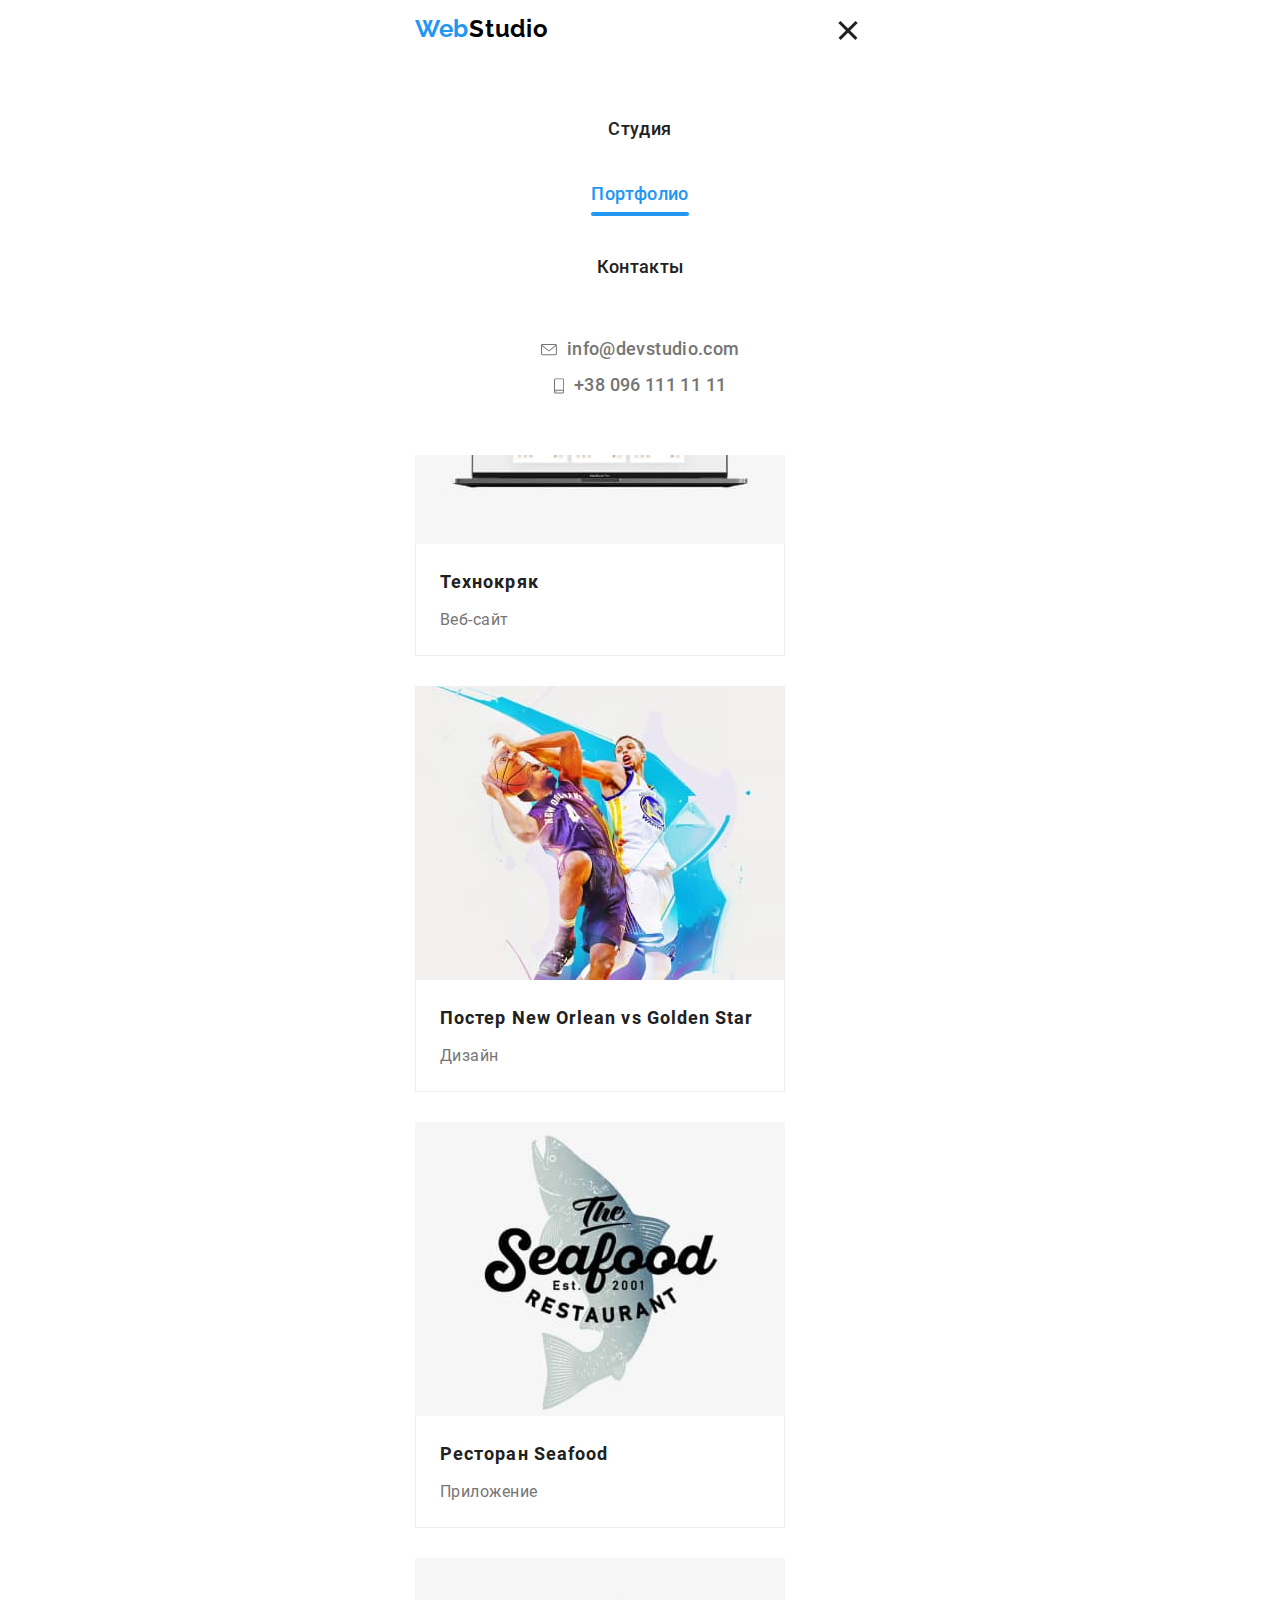
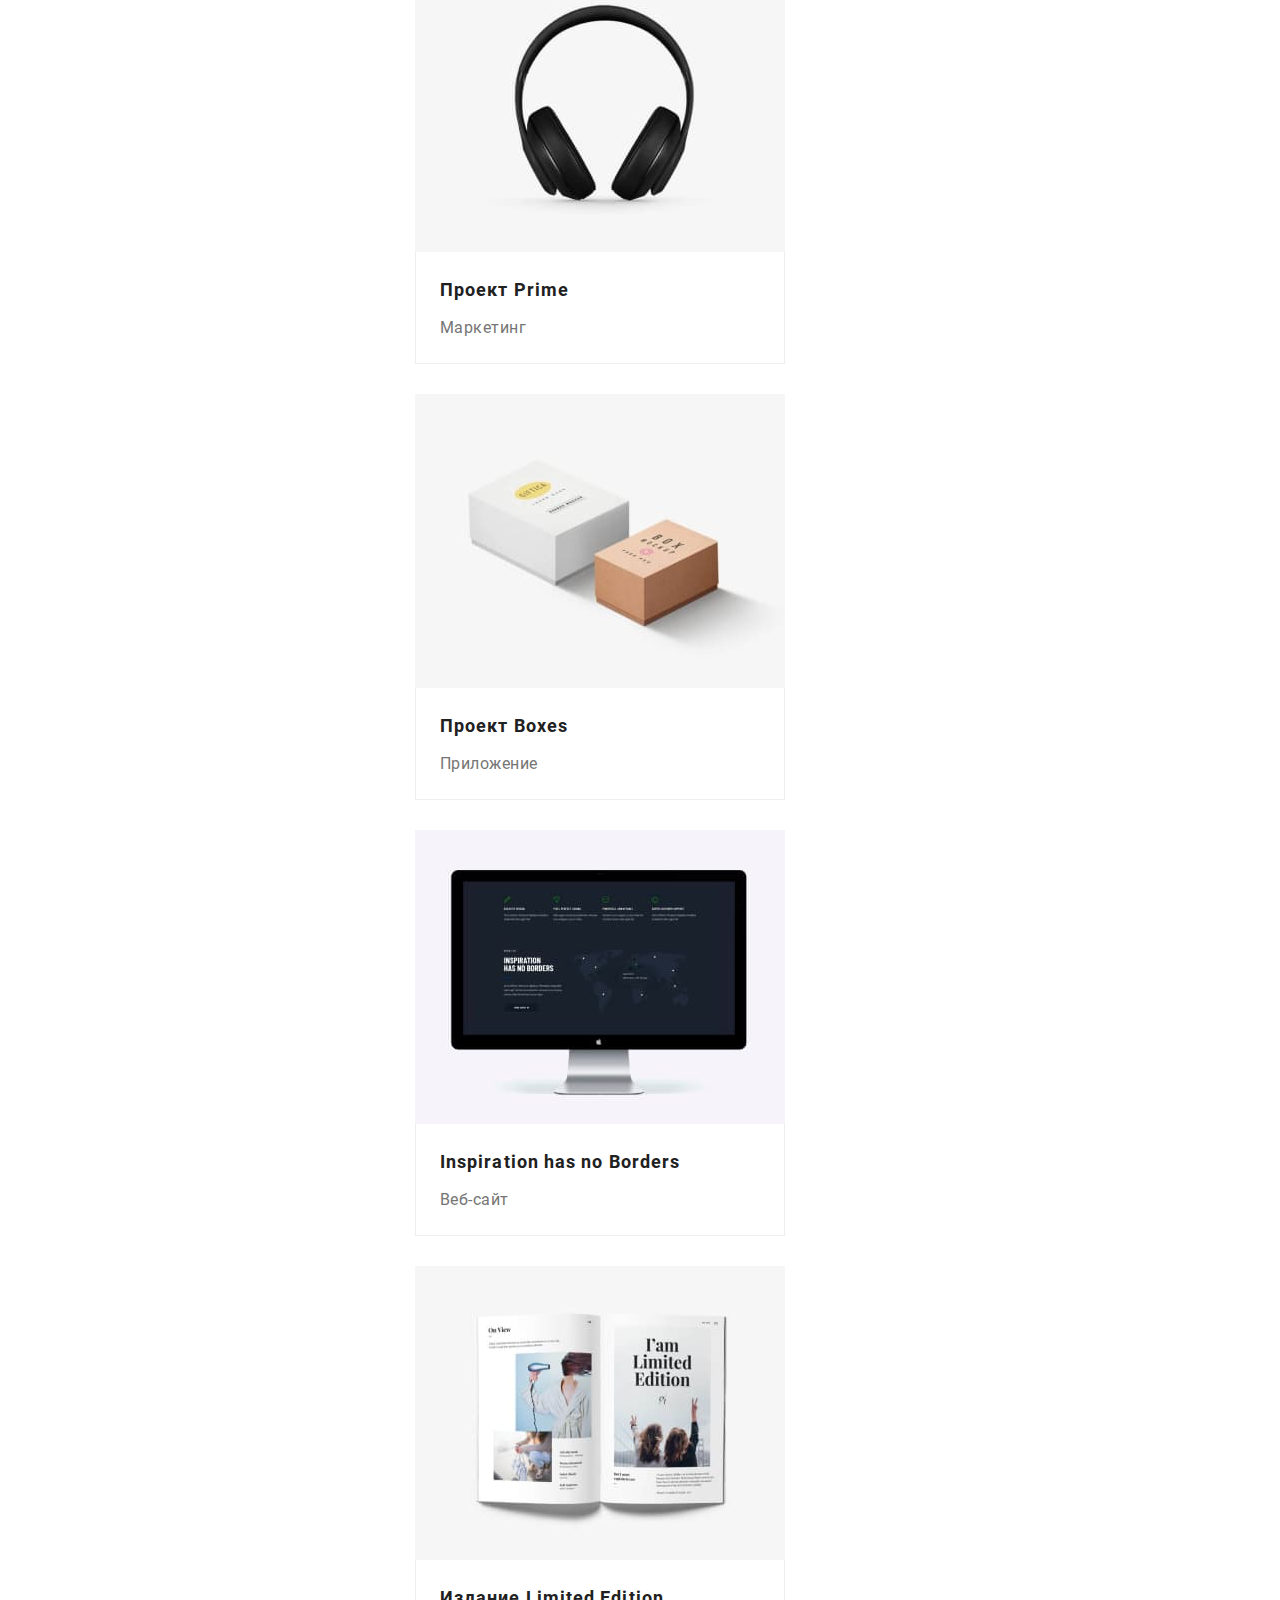
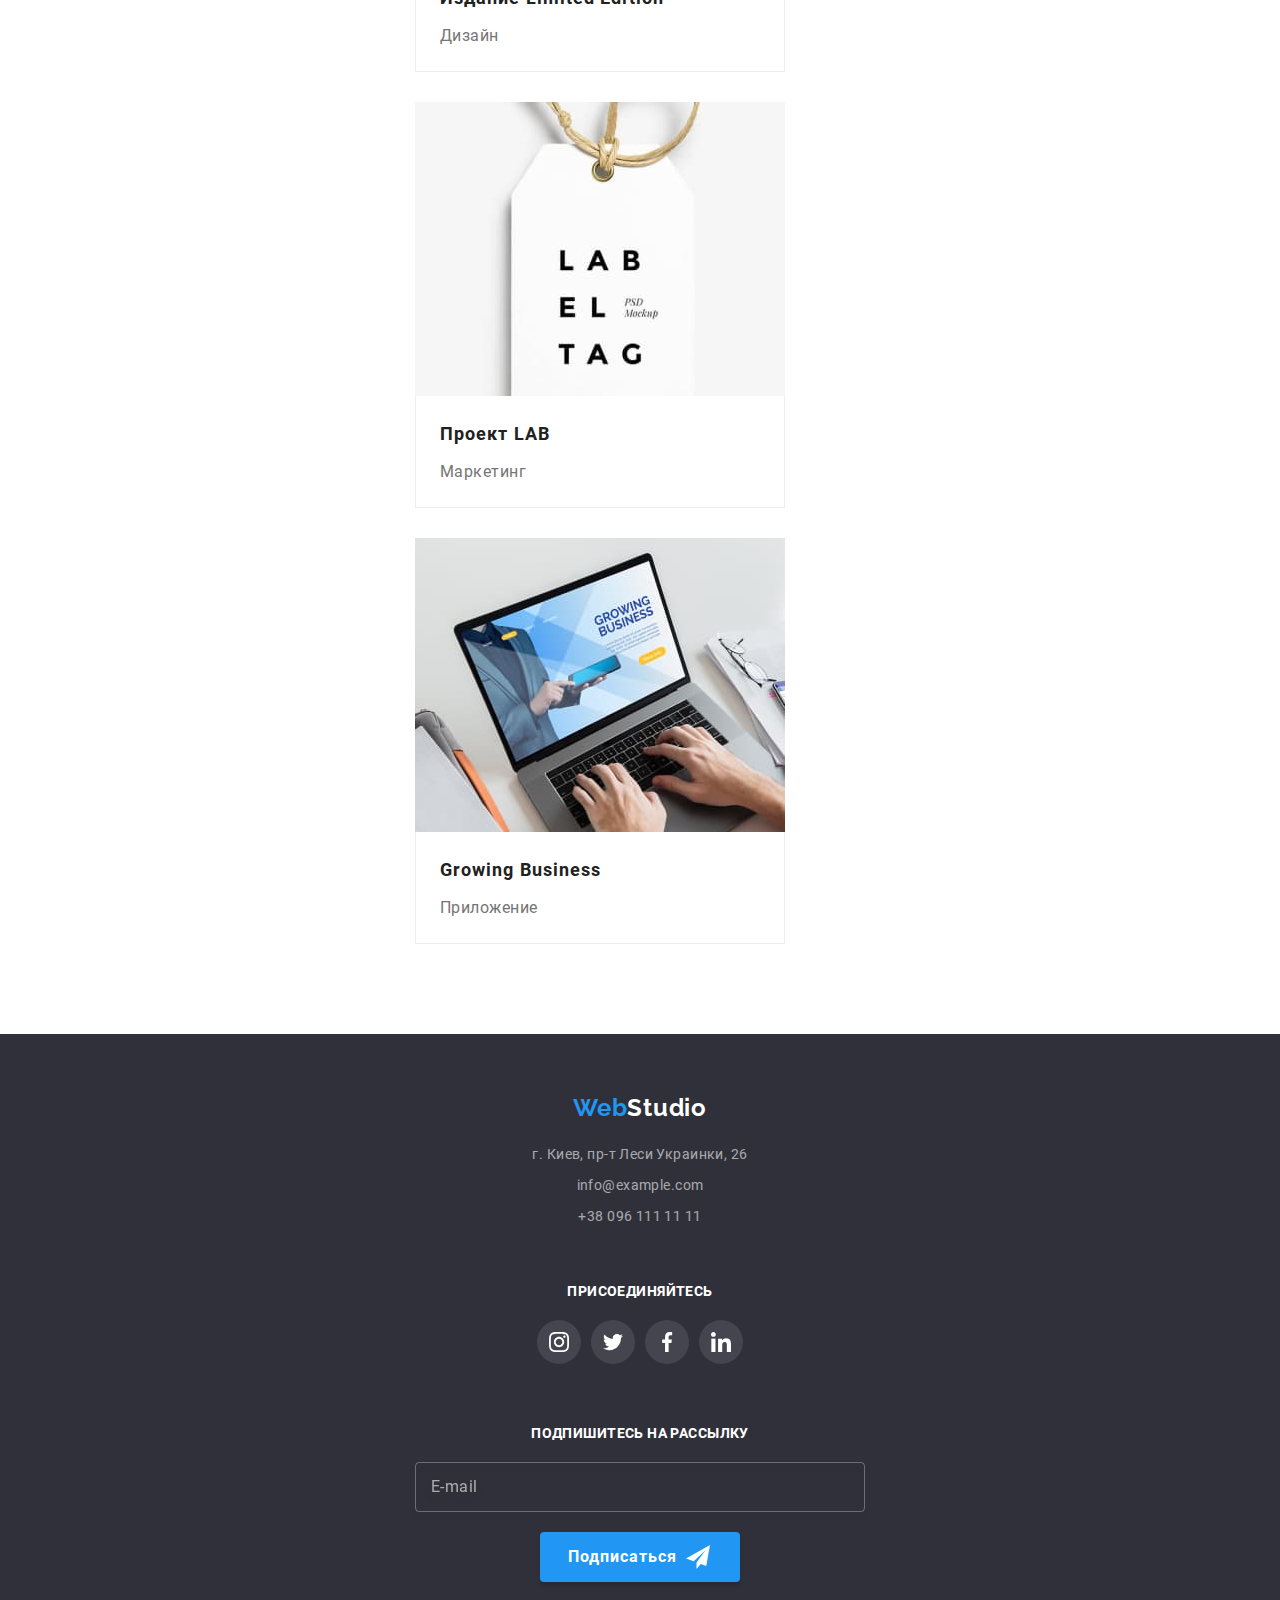
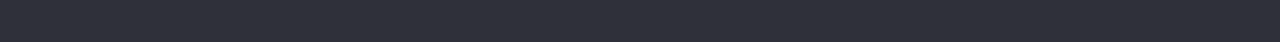
==== portfolio.html @ f5e66745 "mobile" ====
<!DOCTYPE html>
<html lang="ru">
  <head>
    <meta charset="UTF-8" />
    <meta name="viewport" content="width=device-width, initial-scale=1.0" />
    <meta http-equiv="X-UA-Compatible" content="ie=edge" />
    <title>Home work 7</title>
    <link rel="stylesheet" href="./css/portfolio.min.css" />
  </head>
  <body>
    <header class="header">
      <div class="container mobile-menu">
        <nav class="navigation">
          <a href="./" class="logo header-logo"
            >Web<span class="logo-black">Studio</span></a
          >
          <button
            type="button"
            class="menu-button is-open"
            aria-expanded="false"
            data-menu-button
          >
            <input type="checkbox" id="burger" />
            <label for="burger">
              <span class="bar"></span>
            </label>
          </button>
          <div
            class="mobile-menu-container is-open"
            id="menu-container"
            data-menu
          >
            <ul class="header-menu">
              <li class="header-menu-item">
                <a href="index.html" class="header-menu-link">Студия</a>
              </li>
              <li class="header-menu-item">
                <a href="portfolio.html" class="header-menu-link active"
                  >Портфолио</a
                >
              </li>
              <li class="header-menu-item">
                <a href="#" class="header-menu-link">Контакты</a>
              </li>
            </ul>
            <ul class="header-contact-list">
              <li class="header-contact-item">
                <a
                  href="mailto:info@devstudio.com"
                  class="contact-link header-contact-link"
                >
                  <svg width="16" height="12">
                    <use href="./images/icon/sprite.svg#mail"></use>
                  </svg>
                  info@devstudio.com
                </a>
              </li>
              <li class="header-contact-item">
                <a
                  href="tel:+380961111111"
                  class="contact-link header-contact-link"
                >
                  <svg width="10" height="16">
                    <use href="./images/icon/sprite.svg#phone"></use>
                  </svg>
                  +38 096 111 11 11
                </a>
              </li>
            </ul>
          </div>
        </nav>
      </div>
      <!-- <div class="container header-container">
        <nav class="flexbox align-items-center navigation">
          <a href="./" class="logo header-logo">
            Web<span class="logo-black">Studio</span>
          </a>
          <ul class="list flexbox header-menu">
            <li class="header-menu-item">
              <a href="index.html" class="header-menu-link active">Студия</a>
            </li>
            <li class="header-menu-item">
              <a href="portfolio.html" class="header-menu-link">Портфолио</a>
            </li>
            <li class="header-menu-item">
              <a href="#" class="header-menu-link">Контакты</a>
            </li>
          </ul>
        </nav>
        <ul class="list flexbox header-contact-list">
          <li class="header-contact-item">
            <a
              href="mailto:info@devstudio.com"
              class="contact-link header-contact-link"
            >
              <svg width="16" height="12">
                <use href="./images/icon/sprite.svg#mail"></use>
              </svg>
              info@devstudio.com
            </a>
          </li>
          <li class="header-contact-item">
            <a
              href="tel:+380961111111"
              class="contact-link header-contact-link"
            >
              <svg width="10" height="16">
                <use href="./images/icon/sprite.svg#phone"></use>
              </svg>
              +38 096 111 11 11
            </a>
          </li>
        </ul>
      </div> -->
    </header>
    <main>
      <section class="section portfolio">
        <div class="container">
          <h1 class="visually-hidden">Портфолио</h1>
          <ul class="selection-buttons-list">
            <li class="selection-buttons-item">
              <button class="select-button portfolio-select-button">Все</button>
            </li>
            <li class="selection-buttons-item">
              <button class="select-button portfolio-select-button">
                Веб-сайты
              </button>
            </li>
            <li class="selection-buttons-item">
              <button class="select-button portfolio-select-button">
                Приложения
              </button>
            </li>
            <li class="selection-buttons-item">
              <button class="select-button portfolio-select-button">
                Дизайн
              </button>
            </li>
            <li class="selection-buttons-item">
              <button class="select-button portfolio-select-button">
                Маркетинг
              </button>
            </li>
          </ul>
          <ul class="portfolio-list">
            <li class="portfolio-item">
              <a href="#">
                <div class="portfolio-preview">
                  <picture>
                    <source
                      srcset="
                        ./images/portfolio/desktop/Tehnocrak.jpg    1x,
                        ./images/portfolio/desktop/Tehnocrak@2x.jpg 2x
                      "
                      media="(min-width: 1200px)"
                    />
                    <source
                      srcset="
                        ./images/portfolio/tablet/Tehnocrak.jpg    1x,
                        ./images/portfolio/tablet/Tehnocrak@2x.jpg 2x
                      "
                      media="(min-width: 768px)"
                    />
                    <source
                      srcset="
                        ./images/portfolio/mobile/Tehnocrak.jpg    1x,
                        ./images/portfolio/mobile/Tehnocrak@2x.jpg 2x
                      "
                      media="(max-width: 767px)"
                    />
                    <img
                      src="./images/portfolio/desktop/Tehnocrak.jpg"
                      alt="Tehnocrak"
                    />
                  </picture>
                  <div class="portfolio-overlay">
                    <p>
                      Технокряк это современная площадка распространения
                      коронавируса. Компании используют эту платформу для
                      цифрового шпионажа и атак на защищённые сервера
                      конкурентов.
                    </p>
                  </div>
                </div>
                <div class="description">
                  <h2 class="portfolio-name">Технокряк</h2>
                  <p class="portfolio-type">Веб-сайт</p>
                </div>
              </a>
            </li>
            <li class="portfolio-item">
              <a href="#">
                <div class="portfolio-preview">
                  <picture>
                    <source
                      srcset="
                        ./images/portfolio/desktop/Poster-Golden-Star.jpg    1x,
                        ./images/portfolio/desktop/Poster-Golden-Star@2x.jpg 2x
                      "
                      media="(min-width: 1200px)"
                    />
                    <source
                      srcset="
                        ./images/portfolio/tablet/Poster-Golden-Star.jpg    1x,
                        ./images/portfolio/tablet/Poster-Golden-Star@2x.jpg 2x
                      "
                      media="(min-width: 768px)"
                    />
                    <source
                      srcset="
                        ./images/portfolio/mobile/Poster-Golden-Star.jpg    1x,
                        ./images/portfolio/mobile/Poster-Golden-Star@2x.jpg 2x
                      "
                      media="(max-width: 767px)"
                    />
                    <img
                      src="./images/portfolio/desktop/Poster-Golden-Star.jpg"
                      alt="Poster-Golden-Star"
                    />
                  </picture>
                  <div class="portfolio-overlay">
                    <p>
                      Lorem ipsum dolor sit amet consectetur adipisicing elit.
                      Veritatis tempore blanditiis aliquam rem distinctio saepe
                      sapiente, tempora natus modi doloremque suscipit id
                      dolores quidem.
                    </p>
                  </div>
                </div>
                <div class="description">
                  <h2 class="portfolio-name">
                    Постер New Orlean vs Golden Star
                  </h2>
                  <p class="portfolio-type">Дизайн</p>
                </div>
              </a>
            </li>
            <li class="portfolio-item">
              <a href="#">
                <div class="portfolio-preview">
                  <picture>
                    <source
                      srcset="
                        ./images/portfolio/desktop/Restaurant-Seafood.jpg    1x,
                        ./images/portfolio/desktop/Restaurant-Seafood@2x.jpg 2x
                      "
                      media="(min-width: 1200px)"
                    />
                    <source
                      srcset="
                        ./images/portfolio/tablet/Restaurant-Seafood.jpg    1x,
                        ./images/portfolio/tablet/Restaurant-Seafood@2x.jpg 2x
                      "
                      media="(min-width: 768px)"
                    />
                    <source
                      srcset="
                        ./images/portfolio/mobile/Restaurant-Seafood.jpg    1x,
                        ./images/portfolio/mobile/Restaurant-Seafood@2x.jpg 2x
                      "
                      media="(max-width: 767px)"
                    />
                    <img
                      src="./images/portfolio/desktop/Restaurant-Seafood.jpg"
                      alt="Restaurant Seafood"
                    />
                  </picture>
                  <div class="portfolio-overlay">
                    <p>
                      Lorem ipsum dolor sit amet consectetur adipisicing elit.
                      Veritatis tempore blanditiis aliquam rem distinctio saepe
                      sapiente, tempora natus modi doloremque suscipit id
                      dolores quidem.
                    </p>
                  </div>
                </div>
                <div class="description">
                  <h2 class="portfolio-name">Ресторан Seafood</h2>
                  <p class="portfolio-type">Приложение</p>
                </div>
              </a>
            </li>
            <li class="portfolio-item">
              <a href="#">
                <div class="portfolio-preview">
                  <picture>
                    <source
                      srcset="
                        ./images/portfolio/desktop/Project-Prime.jpg    1x,
                        ./images/portfolio/desktop/Project-Prime@2x.jpg 2x
                      "
                      media="(min-width: 1200px)"
                    />
                    <source
                      srcset="
                        ./images/portfolio/tablet/Project-Prime.jpg    1x,
                        ./images/portfolio/tablet/Project-Prime@2x.jpg 2x
                      "
                      media="(min-width: 768px)"
                    />
                    <source
                      srcset="
                        ./images/portfolio/mobile/Project-Prime.jpg    1x,
                        ./images/portfolio/mobile/Project-Prime@2x.jpg 2x
                      "
                      media="(max-width: 767px)"
                    />
                    <img
                      src="./images/portfolio/desktop/Project-Prime.jpg"
                      alt="Project Prime"
                    />
                  </picture>
                  <div class="portfolio-overlay">
                    <p>
                      Lorem ipsum dolor sit amet consectetur adipisicing elit.
                      Veritatis tempore blanditiis aliquam rem distinctio saepe
                      sapiente, tempora natus modi doloremque suscipit id
                      dolores quidem.
                    </p>
                  </div>
                </div>
                <div class="description">
                  <h2 class="portfolio-name">Проект Prime</h2>
                  <p class="portfolio-type">Маркетинг</p>
                </div>
              </a>
            </li>
            <li class="portfolio-item">
              <a href="#">
                <div class="portfolio-preview">
                  <picture>
                    <source
                      srcset="
                        ./images/portfolio/desktop/Project-Boxes.jpg    1x,
                        ./images/portfolio/desktop/Project-Boxes@2x.jpg 2x
                      "
                      media="(min-width: 1200px)"
                    />
                    <source
                      srcset="
                        ./images/portfolio/tablet/Project-Boxes.jpg    1x,
                        ./images/portfolio/tablet/Project-Boxes@2x.jpg 2x
                      "
                      media="(min-width: 768px)"
                    />
                    <source
                      srcset="
                        ./images/portfolio/mobile/Project-Boxes.jpg    1x,
                        ./images/portfolio/mobile/Project-Boxes@2x.jpg 2x
                      "
                      media="(max-width: 767px)"
                    />
                    <img
                      src="./images/portfolio/desktop/Project-Boxes.jpg"
                      alt="Project Boxes"
                    />
                  </picture>
                  <div class="portfolio-overlay">
                    <p>
                      Lorem ipsum dolor sit amet consectetur adipisicing elit.
                      Veritatis tempore blanditiis aliquam rem distinctio saepe
                      sapiente, tempora natus modi doloremque suscipit id
                      dolores quidem.
                    </p>
                  </div>
                </div>
                <div class="description">
                  <h2 class="portfolio-name">Проект Boxes</h2>
                  <p class="portfolio-type">Приложение</p>
                </div>
              </a>
            </li>
            <li class="portfolio-item">
              <a href="#">
                <div class="portfolio-preview">
                  <picture>
                    <source
                      srcset="
                        ./images/portfolio/desktop/Inspiration-has-no-Borders.jpg    1x,
                        ./images/portfolio/desktop/Inspiration-has-no-Borders@2x.jpg 2x
                      "
                      media="(min-width: 1200px)"
                    />
                    <source
                      srcset="
                        ./images/portfolio/tablet/Inspiration-has-no-Borders.jpg    1x,
                        ./images/portfolio/tablet/Inspiration-has-no-Borders@2x.jpg 2x
                      "
                      media="(min-width: 768px)"
                    />
                    <source
                      srcset="
                        ./images/portfolio/mobile/Inspiration-has-no-Borders.jpg    1x,
                        ./images/portfolio/mobile/Inspiration-has-no-Borders@2x.jpg 2x
                      "
                      media="(max-width: 767px)"
                    />
                    <img
                      src="./images/portfolio/desktop/Inspiration-has-no-Borders.jpg"
                      alt="Inspiration has no Borders"
                    />
                  </picture>
                  <div class="portfolio-overlay">
                    <p>
                      Lorem ipsum dolor sit amet consectetur adipisicing elit.
                      Veritatis tempore blanditiis aliquam rem distinctio saepe
                      sapiente, tempora natus modi doloremque suscipit id
                      dolores quidem.
                    </p>
                  </div>
                </div>
                <div class="description">
                  <h2 class="portfolio-name">Inspiration has no Borders</h2>
                  <p class="portfolio-type">Веб-сайт</p>
                </div>
              </a>
            </li>
            <li class="portfolio-item">
              <a href="#">
                <div class="portfolio-preview">
                  <picture>
                    <source
                      srcset="
                        ./images/portfolio/desktop/Edition-Limited-Edition.jpg    1x,
                        ./images/portfolio/desktop/Edition-Limited-Edition@2x.jpg 2x
                      "
                      media="(min-width: 1200px)"
                    />
                    <source
                      srcset="
                        ./images/portfolio/tablet/Edition-Limited-Edition.jpg    1x,
                        ./images/portfolio/tablet/Edition-Limited-Edition@2x.jpg 2x
                      "
                      media="(min-width: 768px)"
                    />
                    <source
                      srcset="
                        ./images/portfolio/mobile/Edition-Limited-Edition.jpg    1x,
                        ./images/portfolio/mobile/Edition-Limited-Edition@2x.jpg 2x
                      "
                      media="(max-width: 767px)"
                    />
                    <img
                      src="./images/portfolio/desktop/Edition-Limited-Edition.jpg"
                      alt="Edition Limited Edition"
                    />
                  </picture>
                  <div class="portfolio-overlay">
                    <p>
                      Lorem ipsum dolor sit amet consectetur adipisicing elit.
                      Veritatis tempore blanditiis aliquam rem distinctio saepe
                      sapiente, tempora natus modi doloremque suscipit id
                      dolores quidem.
                    </p>
                  </div>
                </div>
                <div class="description">
                  <h2 class="portfolio-name">Издание Limited Edition</h2>
                  <p class="portfolio-type">Дизайн</p>
                </div>
              </a>
            </li>
            <li class="portfolio-item">
              <a href="#">
                <div class="portfolio-preview">
                  <picture>
                    <source
                      srcset="
                        ./images/portfolio/desktop/Project-LAB.jpg    1x,
                        ./images/portfolio/desktop/Project-LAB@2x.jpg 2x
                      "
                      media="(min-width: 1200px)"
                    />
                    <source
                      srcset="
                        ./images/portfolio/tablet/Project-LAB.jpg    1x,
                        ./images/portfolio/tablet/Project-LAB@2x.jpg 2x
                      "
                      media="(min-width: 768px)"
                    />
                    <source
                      srcset="
                        ./images/portfolio/mobile/Project-LAB.jpg    1x,
                        ./images/portfolio/mobile/Project-LAB@2x.jpg 2x
                      "
                      media="(max-width: 767px)"
                    />
                    <img
                      src="./images/portfolio/desktop/Project-LAB.jpg"
                      alt="Project LAB"
                    />
                  </picture>
                  <div class="portfolio-overlay">
                    <p>
                      Lorem ipsum dolor sit amet consectetur adipisicing elit.
                      Veritatis tempore blanditiis aliquam rem distinctio saepe
                      sapiente, tempora natus modi doloremque suscipit id
                      dolores quidem.
                    </p>
                  </div>
                </div>
                <div class="description">
                  <h2 class="portfolio-name">Проект LAB</h2>
                  <p class="portfolio-type">Маркетинг</p>
                </div>
              </a>
            </li>
            <li class="portfolio-item">
              <a href="#">
                <div class="portfolio-preview">
                  <picture>
                    <source
                      srcset="
                        ./images/portfolio/desktop/Growing-Business.jpg    1x,
                        ./images/portfolio/desktop/Growing-Business@2x.jpg 2x
                      "
                      media="(min-width: 1200px)"
                    />
                    <source
                      srcset="
                        ./images/portfolio/tablet/Growing-Business.jpg    1x,
                        ./images/portfolio/tablet/Growing-Business@2x.jpg 2x
                      "
                      media="(min-width: 768px)"
                    />
                    <source
                      srcset="
                        ./images/portfolio/mobile/Growing-Business.jpg    1x,
                        ./images/portfolio/mobile/Growing-Business@2x.jpg 2x
                      "
                      media="(max-width: 767px)"
                    />
                    <img
                      src="./images/portfolio/desktop/Growing-Business.jpg"
                      alt="Growing Business"
                    />
                  </picture>
                  <div class="portfolio-overlay">
                    <p>
                      Lorem ipsum dolor sit amet consectetur adipisicing elit.
                      Veritatis tempore blanditiis aliquam rem distinctio saepe
                      sapiente, tempora natus modi doloremque suscipit id
                      dolores quidem.
                    </p>
                  </div>
                </div>
                <div class="description">
                  <h2 class="portfolio-name">Growing Business</h2>
                  <p class="portfolio-type">Приложение</p>
                </div>
              </a>
            </li>
          </ul>
        </div>
      </section>
    </main>

    <footer class="footer">
      <div class="container footer-list">
        <div class="footer-info">
          <a href="./" class="logo footer-logo">
            Web<span class="logo-white">Studio</span>
          </a>
          <address>
            <ul class="list footer-contact">
              <li class="footer-contact-item">
                <a
                  href="https://goo.gl/maps/oeoHF6faVdq87SJt8"
                  class="contact-link footer-contact-link"
                  target="_blank"
                  rel="noopener noreferrer"
                >
                  г. Киев, пр-т Леси Украинки, 26</a
                >
              </li>
              <li class="footer-contact-item">
                <a
                  href="mailto:info@example.com"
                  class="contact-link footer-contact-link"
                >
                  info@example.com
                </a>
              </li>
              <li class="footer-contact-item">
                <a
                  href="tel:+380961111111"
                  class="contact-link footer-contact-link"
                >
                  +38 096 111 11 11
                </a>
              </li>
            </ul>
          </address>
        </div>
        <div class="footer-join-in">
          <h3 class="item-title">Присоединяйтесь</h3>
          <ul class="social-link-list">
            <li class="social-link-item">
              <a
                href="https://www.instagram.com"
                target="_blank"
                rel="noopener noreferrer"
                class="social-link-link footer-link"
              >
                <span class="visually-hidden">Instagram</span>
                <svg width="20" height="20">
                  <use href="./images/icon/sprite.svg#instagram"></use>
                </svg>
              </a>
            </li>
            <li class="social-link-item">
              <a
                href="https://twitter.com"
                target="_blank"
                rel="noopener noreferrer"
                class="social-link-link footer-link"
              >
                <span class="visually-hidden">Twitter</span>
                <svg width="20" height="20">
                  <use href="./images/icon/sprite.svg#twitter"></use>
                </svg>
              </a>
            </li>
            <li class="social-link-item">
              <a
                href="https://www.facebook.com/"
                target="_blank"
                rel="noopener noreferrer"
                class="social-link-link footer-link"
              >
                <span class="visually-hidden">Facebook</span>
                <svg width="20" height="20">
                  <use href="./images/icon/sprite.svg#facebook"></use>
                </svg>
              </a>
            </li>
            <li class="social-link-item">
              <a
                href="https://www.linkedin.com/"
                target="_blank"
                rel="noopener noreferrer"
                class="social-link-link footer-link"
              >
                <span class="visually-hidden">Linkedin</span>
                <svg width="20" height="20">
                  <use href="./images/icon/sprite.svg#linkedin"></use>
                </svg>
              </a>
            </li>
          </ul>
        </div>
        <div class="footer-subscribe">
          <h3 class="item-title">Подпишитесь на рассылку</h3>
          <form class="subscribe-form">
            <input
              type="email"
              class="subscribe-email"
              name="subscribe-email"
              id="subscribe-email"
              placeholder="E-mail"
              autocomplete="off"
              required
            />
            <button class="btn primary-btn subscribe-button">
              Подписаться
              <svg width="24" height="24">
                <use href="./images/icon/sprite.svg#send"></use>
              </svg>
            </button>
          </form>
        </div>
      </div>
    </footer>

    <script src="./js/menu.js"></script>
  </body>
</html>
---- css/portfolio.min.css ----
@font-face{font-family:"Raleway";font-style:normal;font-weight:700;src:url("../fonts/raleway/raleway-v17-latin_cyrillic-700.woff2") format("woff2"),url("../fonts/raleway/raleway-v17-latin_cyrillic-700.woff") format("woff")}@font-face{font-family:"Roboto";font-style:normal;font-weight:400;src:url("../fonts/roboto/roboto-v20-latin_cyrillic-regular.woff2") format("woff2"),url("../fonts/roboto/roboto-v20-latin_cyrillic-regular.woff") format("woff")}@font-face{font-family:"Roboto";font-style:normal;font-weight:500;src:url("../fonts/roboto/roboto-v20-latin_cyrillic-500.woff2") format("woff2"),url("../fonts/roboto/roboto-v20-latin_cyrillic-500.woff") format("woff")}@font-face{font-family:"Roboto";font-style:normal;font-weight:700;src:url("../fonts/roboto/roboto-v20-latin_cyrillic-700.woff2") format("woff2"),url("../fonts/roboto/roboto-v20-latin_cyrillic-700.woff") format("woff")}@font-face{font-family:"Roboto";font-style:normal;font-weight:900;src:url("../fonts/roboto/roboto-v20-latin_cyrillic-900.woff2") format("woff2"),url("../fonts/roboto/roboto-v20-latin_cyrillic-900.woff") format("woff")}/*! normalize.css v8.0.1 | MIT License | github.com/necolas/normalize.css */html{line-height:1.15;-webkit-text-size-adjust:100%}body{margin:0}main{display:block}h1{font-size:2em;margin:0.67em 0}hr{-webkit-box-sizing:content-box;box-sizing:content-box;height:0;overflow:visible}pre{font-family:monospace, monospace;font-size:1em}a{background-color:transparent}abbr[title]{border-bottom:none;text-decoration:underline;-webkit-text-decoration:underline dotted;text-decoration:underline dotted}b,strong{font-weight:bolder}code,kbd,samp{font-family:monospace, monospace;font-size:1em}small{font-size:80%}sub,sup{font-size:75%;line-height:0;position:relative;vertical-align:baseline}sub{bottom:-0.25em}sup{top:-0.5em}img{border-style:none}button,input,optgroup,select,textarea{font-family:inherit;font-size:100%;line-height:1.15;margin:0}button,input{overflow:visible}button,select{text-transform:none}button,[type="button"],[type="reset"],[type="submit"]{-webkit-appearance:button}button::-moz-focus-inner,[type="button"]::-moz-focus-inner,[type="reset"]::-moz-focus-inner,[type="submit"]::-moz-focus-inner{border-style:none;padding:0}button:-moz-focusring,[type="button"]:-moz-focusring,[type="reset"]:-moz-focusring,[type="submit"]:-moz-focusring{outline:1px dotted ButtonText}fieldset{padding:0.35em 0.75em 0.625em}legend{-webkit-box-sizing:border-box;box-sizing:border-box;color:inherit;display:table;max-width:100%;padding:0;white-space:normal}progress{vertical-align:baseline}textarea{overflow:auto}[type="checkbox"],[type="radio"]{-webkit-box-sizing:border-box;box-sizing:border-box;padding:0}[type="number"]::-webkit-inner-spin-button,[type="number"]::-webkit-outer-spin-button{height:auto}[type="search"]{-webkit-appearance:textfield;outline-offset:-2px}[type="search"]::-webkit-search-decoration{-webkit-appearance:none}::-webkit-file-upload-button{-webkit-appearance:button;font:inherit}details{display:block}summary{display:list-item}template{display:none}[hidden]{display:none}*,*::before,*::after{-webkit-box-sizing:border-box;box-sizing:border-box}h1,h2,h3,h4,p{margin:0;padding:0}img{display:block;width:100%;height:auto}a{display:inline-block;text-decoration:none;color:inherit;outline-color:#2196F3}button{background-color:transparent;border:none;outline:none}ul{list-style:none;margin:0;padding:0}input:focus,textarea:focus{outline:transparent}body{font-family:"Roboto",sans-serif;font-style:normal;font-weight:400;font-size:14px;line-height:1.7142857;letter-spacing:0.03em;color:#757575;background-color:#fff}.container{width:100%;padding-left:15px;padding-right:15px;margin-left:auto;margin-right:auto}@media all and (min-width: 480px){.container{width:480px}}.section{padding-top:60px;padding-bottom:60px}.visually-hidden{position:absolute;white-space:nowrap;width:1px;height:1px;overflow:hidden;border:0;padding:0;clip:rect(0, 0, 0, 0);-webkit-clip-path:inset(50% 50% 50% 50%);clip-path:inset(50% 50% 50% 50%);margin:-1px}.main-title{font-size:26px;line-height:1.615;font-weight:900;letter-spacing:0.06em;text-align:center;text-transform:uppercase;color:#fff}.section-title{font-size:28px;line-height:1.178;letter-spacing:0.03em;text-align:center;color:#212121;margin-bottom:32px}.item-title{font-size:14px;line-height:1.14;text-transform:uppercase;margin-bottom:12px}.contact-link:hover,.contact-link:focus{color:#2196F3}.flexbox{display:-webkit-box;display:-ms-flexbox;display:flex}.justify-content-space-between{-webkit-box-pack:justify;-ms-flex-pack:justify;justify-content:space-between}.justify-content-center{-webkit-box-pack:center;-ms-flex-pack:center;justify-content:center}.align-items-center{-webkit-box-align:center;-ms-flex-align:center;align-items:center}.align-items-baseline{-webkit-box-align:baseline;-ms-flex-align:baseline;align-items:baseline}.flex-wrap-wrap{-ms-flex-wrap:wrap;flex-wrap:wrap}.two-columns{width:calc((100% - 30px * 5) / 6)}.three-columns{width:calc((100% - 30px * 3) / 4)}.four-columns{width:calc((100% - 30px * 2) / 3)}.six-columns{width:calc((100% - 30px) / 2)}.btn{display:-webkit-inline-box;display:-ms-inline-flexbox;display:inline-flex;-webkit-box-align:center;-ms-flex-align:center;align-items:center;border-radius:4px;min-width:200px;font-size:16px;line-height:1.875;font-weight:700;letter-spacing:0.06em;color:#fff;-webkit-transition:all 250ms cubic-bezier(0.4, 0, 0.2, 1);transition:all 250ms cubic-bezier(0.4, 0, 0.2, 1)}.primary-btn{padding:10px 28px;background:#2196F3;-webkit-box-shadow:0px 4px 4px rgba(0,0,0,0.15);box-shadow:0px 4px 4px rgba(0,0,0,0.15)}.primary-btn:hover,.primary-btn:focus{color:#2196F3;background:#fff}.select-button{font-size:16px;line-height:1.625;font-weight:500;letter-spacing:0.03em;background:#F5F4FA;border-radius:4px;padding:6px 22px}.select-button:hover,.select-button:focus{color:#fff;background:#2196F3;-webkit-box-shadow:0px 4px 4px rgba(0,0,0,0.15);box-shadow:0px 4px 4px rgba(0,0,0,0.15)}.logo{font-family:"Raleway",sans-serif;font-size:24px;line-height:1.166;font-weight:700;font-style:normal;letter-spacing:0.03em;color:#2196F3}.logo-black{color:#000000}.logo-white{color:#fff}.social-link-item:not(:last-child){margin-right:10px}.social-link-link{display:-webkit-inline-box;display:-ms-inline-flexbox;display:inline-flex;-webkit-box-pack:center;-ms-flex-pack:center;justify-content:center;-webkit-box-align:center;-ms-flex-align:center;align-items:center;width:44px;height:44px;border-radius:50%;background-color:#fff;-webkit-transition:background-color 250ms cubic-bezier(0.4, 0, 0.2, 1);transition:background-color 250ms cubic-bezier(0.4, 0, 0.2, 1)}.social-link-link svg{fill:#afb1b8;-webkit-transition:fill 250ms cubic-bezier(0.4, 0, 0.2, 1);transition:fill 250ms cubic-bezier(0.4, 0, 0.2, 1)}.social-link-link.footer-link{background-color:rgba(255,255,255,0.1)}.social-link-link.footer-link svg{fill:#fff}.social-link-link:hover,.social-link-link:focus{background-color:#2196F3}.social-link-link:hover svg,.social-link-link:focus svg{fill:#fff}.header{position:relative;padding:15px 0;border-bottom:1px solid #ececec;font-size:18px;line-height:1.16667;font-weight:500;letter-spacing:0.02em}@media screen and (max-width: 767px){.header-container{display:none}}.header-menu{margin-bottom:57px}.header-menu-item:not(:last-child){margin-bottom:40px}.header-menu-link{position:relative;color:#212121;-webkit-transition:color 250ms cubic-bezier(0.4, 0, 0.2, 1);transition:color 250ms cubic-bezier(0.4, 0, 0.2, 1)}.header-menu-link::after{content:"";display:block;width:100%;height:4px;bottom:-10px;border-radius:2px;background-color:transparent;-webkit-transition:all 250ms cubic-bezier(0.4, 0, 0.2, 1);transition:all 250ms cubic-bezier(0.4, 0, 0.2, 1)}.header-menu-link.active,.header-menu-link:hover,.header-menu-link:focus{color:#2196F3}.header-menu-link.active::after,.header-menu-link.active::after,.header-menu-link.active::after,.header-menu-link:hover::after,.header-menu-link:hover::after,.header-menu-link:hover::after,.header-menu-link:focus::after,.header-menu-link:focus::after,.header-menu-link:focus::after{margin-top:8px;bottom:-12px;background-color:#2196F3}.header-contact-item:not(:last-child){margin-bottom:15px}.header-contact-link{-webkit-transition:color 250ms cubic-bezier(0.4, 0, 0.2, 1);transition:color 250ms cubic-bezier(0.4, 0, 0.2, 1)}.header-contact-link svg{display:inline-block;vertical-align:middle;margin-right:6px;fill:currentColor}.mobile-menu .navigation{display:-webkit-box;display:-ms-flexbox;display:flex}.mobile-menu .menu-button{display:-webkit-box;display:-ms-flexbox;display:flex;-webkit-box-align:center;-ms-flex-align:center;align-items:center;-webkit-box-pack:center;-ms-flex-pack:center;justify-content:center;width:34px;height:16px;margin-left:auto;padding:0;border:none;background-color:transparent}.mobile-menu input[type="checkbox"]{display:none}.mobile-menu .menu-button.is-open label>.bar{background:rgba(255,255,255,0)}.mobile-menu .menu-button.is-open label>.bar:after{top:0;-webkit-transform:rotate(45deg);transform:rotate(45deg);-webkit-transition:top 300ms cubic-bezier(0.23, 1, 0.32, 1),-webkit-transform 300ms 300ms cubic-bezier(0.23, 1, 0.32, 1);transition:top 300ms cubic-bezier(0.23, 1, 0.32, 1),-webkit-transform 300ms 300ms cubic-bezier(0.23, 1, 0.32, 1);transition:top 300ms cubic-bezier(0.23, 1, 0.32, 1),transform 300ms 300ms cubic-bezier(0.23, 1, 0.32, 1);transition:top 300ms cubic-bezier(0.23, 1, 0.32, 1),transform 300ms 300ms cubic-bezier(0.23, 1, 0.32, 1),-webkit-transform 300ms 300ms cubic-bezier(0.23, 1, 0.32, 1)}.mobile-menu .menu-button.is-open label>.bar:before{bottom:0;-webkit-transform:rotate(-45deg);transform:rotate(-45deg);-webkit-transition:bottom 300ms cubic-bezier(0.23, 1, 0.32, 1),-webkit-transform 300ms 300ms cubic-bezier(0.23, 1, 0.32, 1);transition:bottom 300ms cubic-bezier(0.23, 1, 0.32, 1),-webkit-transform 300ms 300ms cubic-bezier(0.23, 1, 0.32, 1);transition:bottom 300ms cubic-bezier(0.23, 1, 0.32, 1),transform 300ms 300ms cubic-bezier(0.23, 1, 0.32, 1);transition:bottom 300ms cubic-bezier(0.23, 1, 0.32, 1),transform 300ms 300ms cubic-bezier(0.23, 1, 0.32, 1),-webkit-transform 300ms 300ms cubic-bezier(0.23, 1, 0.32, 1)}.mobile-menu .bar,.mobile-menu .bar:after,.mobile-menu .bar:before{width:24px;height:2.65px}.mobile-menu .bar{display:block;position:relative;-webkit-transform:translateY(7px);transform:translateY(7px);background:#212121;-webkit-transition:all 0ms 300ms;transition:all 0ms 300ms}.mobile-menu .bar:before{content:"";position:absolute;left:0;bottom:7px;background:#212121;-webkit-transition:bottom 300ms 300ms cubic-bezier(0.23, 1, 0.32, 1),-webkit-transform 300ms cubic-bezier(0.23, 1, 0.32, 1);transition:bottom 300ms 300ms cubic-bezier(0.23, 1, 0.32, 1),-webkit-transform 300ms cubic-bezier(0.23, 1, 0.32, 1);transition:bottom 300ms 300ms cubic-bezier(0.23, 1, 0.32, 1),transform 300ms cubic-bezier(0.23, 1, 0.32, 1);transition:bottom 300ms 300ms cubic-bezier(0.23, 1, 0.32, 1),transform 300ms cubic-bezier(0.23, 1, 0.32, 1),-webkit-transform 300ms cubic-bezier(0.23, 1, 0.32, 1)}.mobile-menu .bar:after{content:"";position:absolute;left:0;top:7px;background:#212121;-webkit-transition:top 300ms 300ms cubic-bezier(0.23, 1, 0.32, 1),-webkit-transform 300ms cubic-bezier(0.23, 1, 0.32, 1);transition:top 300ms 300ms cubic-bezier(0.23, 1, 0.32, 1),-webkit-transform 300ms cubic-bezier(0.23, 1, 0.32, 1);transition:top 300ms 300ms cubic-bezier(0.23, 1, 0.32, 1),transform 300ms cubic-bezier(0.23, 1, 0.32, 1);transition:top 300ms 300ms cubic-bezier(0.23, 1, 0.32, 1),transform 300ms cubic-bezier(0.23, 1, 0.32, 1),-webkit-transform 300ms cubic-bezier(0.23, 1, 0.32, 1)}.mobile-menu .mobile-menu-container{display:none;position:absolute;top:100%;left:0;width:100%;background-color:#fff;padding:60px;text-align:center;z-index:1}.mobile-menu .mobile-menu-container.is-open{display:block}.portfolio .selection-buttons-list{display:-webkit-box;display:-ms-flexbox;display:flex;-ms-flex-wrap:wrap;flex-wrap:wrap;margin-bottom:40px}.portfolio .selection-buttons-item:nth-child(1),.portfolio .selection-buttons-item:nth-child(2),.portfolio .selection-buttons-item:nth-child(3){margin-bottom:15px}.portfolio .selection-buttons-item:not(:last-child){margin-right:8px}.portfolio-item{background-color:#fff;margin-bottom:30px}@media screen and (max-width: 767px){.portfolio-item:last-child{margin-bottom:0}}.portfolio-item:hover,.portfolio-item:focus{-webkit-box-shadow:0px 1px 1px rgba(0,0,0,0.12),0px 4px 4px rgba(0,0,0,0.06),1px 4px 6px rgba(0,0,0,0.16);box-shadow:0px 1px 1px rgba(0,0,0,0.12),0px 4px 4px rgba(0,0,0,0.06),1px 4px 6px rgba(0,0,0,0.16)}.portfolio-item .description{padding:20px 24px;border-right:1px solid #eeeeee;border-bottom:1px solid #eeeeee;border-left:1px solid #eeeeee}.portfolio-item:hover .portfolio-overlay,.portfolio-item:focus .portfolio-overlay{-webkit-transform:translateY(0);transform:translateY(0)}.portfolio-name{font-weight:bold;font-size:18px;line-height:2;letter-spacing:0.06em;color:#212121;margin-bottom:5px}.portfolio-type{font-size:16px;line-height:1.875;letter-spacing:0.03em;color:#757575}.portfolio-preview{position:relative;overflow:hidden}.portfolio-overlay{position:absolute;top:0;bottom:0;left:0;right:0;padding:63px 24px;color:#fff;background:rgba(33,150,243,0.9);-webkit-transform:translateY(100%);transform:translateY(100%);-webkit-transition:-webkit-transform 250ms cubic-bezier(0.4, 0, 0.2, 1);transition:-webkit-transform 250ms cubic-bezier(0.4, 0, 0.2, 1);transition:transform 250ms cubic-bezier(0.4, 0, 0.2, 1);transition:transform 250ms cubic-bezier(0.4, 0, 0.2, 1), -webkit-transform 250ms cubic-bezier(0.4, 0, 0.2, 1)}.portfolio-overlay p{font-size:18px;line-height:1.55555556;letter-spacing:0.03em}.footer{padding-top:60px;padding-bottom:60px;color:#fff;background:#2f303a}.footer-info{margin-bottom:56px}.footer-list{-webkit-box-align:baseline;-ms-flex-align:baseline;align-items:baseline;text-align:center}.footer .logo{margin-bottom:20px}.footer-contact{font-style:normal}.footer-contact-item:not(:last-child){margin-bottom:7px}.footer-contact-link{color:rgba(255,255,255,0.6)}.footer .item-title{color:#fff}.footer-join-in{margin-bottom:62px}.footer-join-in .social-link-list{display:-webkit-box;display:-ms-flexbox;display:flex;-webkit-box-pack:center;-ms-flex-pack:center;justify-content:center}.footer-join-in .item-title,.footer-subscribe .item-title{margin-bottom:20px}.subscribe-email{width:100%;height:50px;background-color:transparent;border:1px solid rgba(255,255,255,0.3);-webkit-filter:drop-shadow(0px 4px 4px rgba(0,0,0,0.15));filter:drop-shadow(0px 4px 4px rgba(0,0,0,0.15));border-radius:4px;padding:0 15px;color:#fff;letter-spacing:0.03em;margin-bottom:20px}.subscribe-email:focus{border-color:#2196F3}.subscribe-email::-webkit-input-placeholder{font-size:16px;line-height:1.25;color:rgba(255,255,255,0.6)}.subscribe-email:-ms-input-placeholder{font-size:16px;line-height:1.25;color:rgba(255,255,255,0.6)}.subscribe-email::-ms-input-placeholder{font-size:16px;line-height:1.25;color:rgba(255,255,255,0.6)}.subscribe-email::placeholder{font-size:16px;line-height:1.25;color:rgba(255,255,255,0.6)}.subscribe-button{display:-webkit-inline-box;display:-ms-inline-flexbox;display:inline-flex;-webkit-box-align:center;-ms-flex-align:center;align-items:center}.subscribe-button svg{fill:currentColor;margin-left:9px}
/*# sourceMappingURL=portfolio.min.css.map */
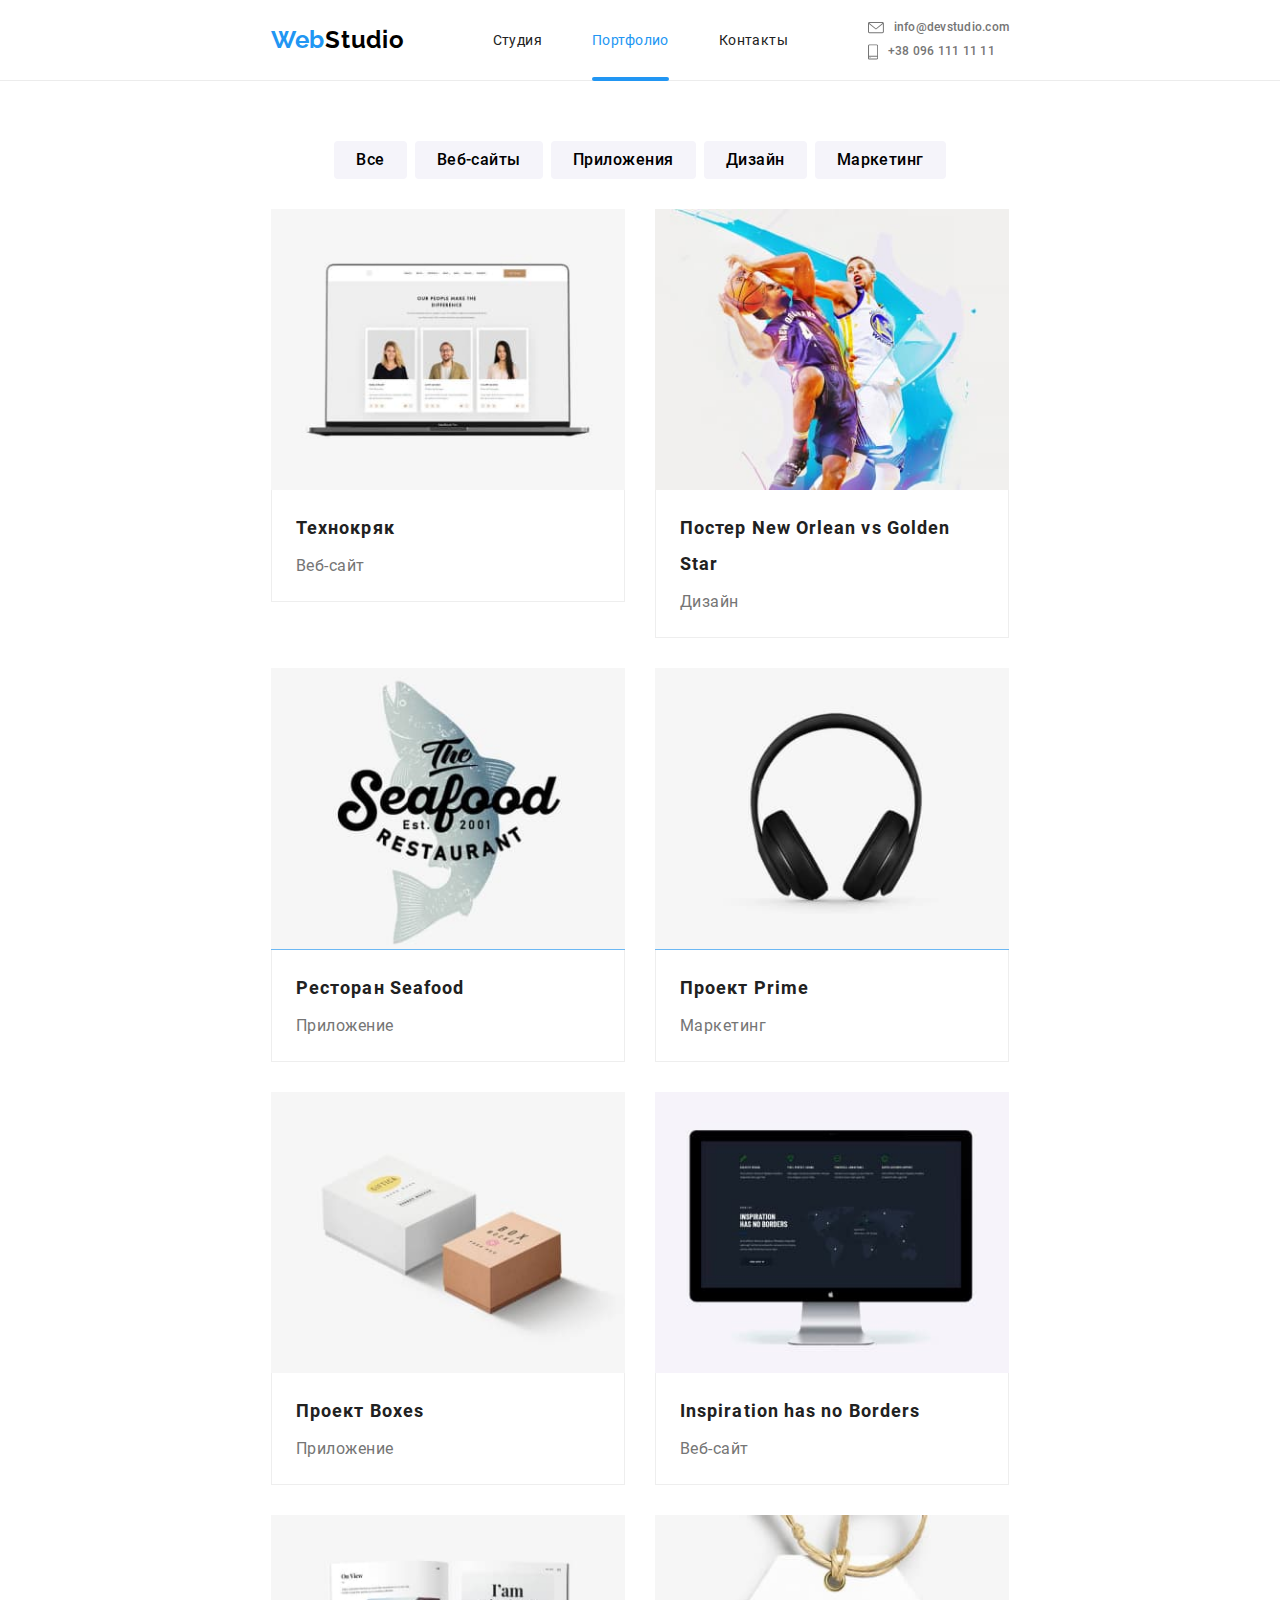
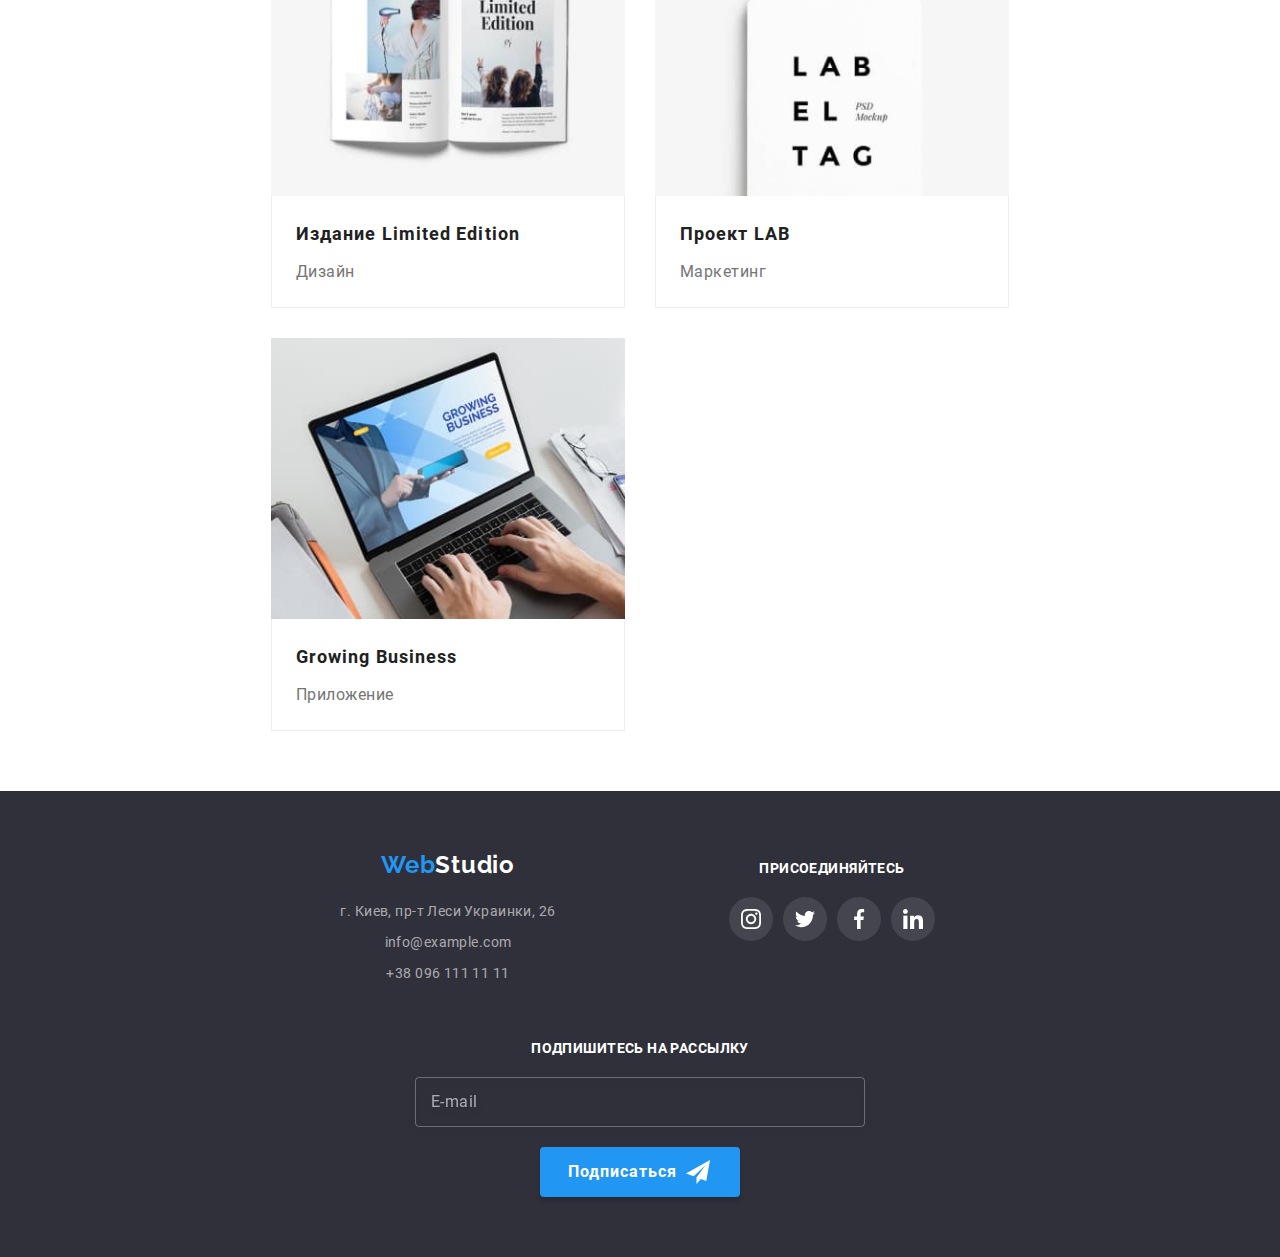
==== commit 4da6be30: "tablet" ====
--- a/portfolio.html
+++ b/portfolio.html
@@ -4,7 +4,7 @@
     <meta charset="UTF-8" />
     <meta name="viewport" content="width=device-width, initial-scale=1.0" />
     <meta http-equiv="X-UA-Compatible" content="ie=edge" />
-    <title>Home work 7</title>
+    <title>Home work 8</title>
     <link rel="stylesheet" href="./css/portfolio.min.css" />
   </head>
   <body>
@@ -20,16 +20,9 @@
             aria-expanded="false"
             data-menu-button
           >
-            <input type="checkbox" id="burger" />
-            <label for="burger">
-              <span class="bar"></span>
-            </label>
+            <span class="bar"></span>
           </button>
-          <div
-            class="mobile-menu-container is-open"
-            id="menu-container"
-            data-menu
-          >
+          <div class="mobile-menu-container" id="menu-container" data-menu>
             <ul class="header-menu">
               <li class="header-menu-item">
                 <a href="index.html" class="header-menu-link">Студия</a>
@@ -70,24 +63,27 @@
           </div>
         </nav>
       </div>
-      <!-- <div class="container header-container">
+
+      <div class="container header-container">
         <nav class="flexbox align-items-center navigation">
           <a href="./" class="logo header-logo">
             Web<span class="logo-black">Studio</span>
           </a>
-          <ul class="list flexbox header-menu">
+          <ul class="header-menu">
             <li class="header-menu-item">
-              <a href="index.html" class="header-menu-link active">Студия</a>
+              <a href="index.html" class="header-menu-link">Студия</a>
             </li>
             <li class="header-menu-item">
-              <a href="portfolio.html" class="header-menu-link">Портфолио</a>
+              <a href="portfolio.html" class="header-menu-link active"
+                >Портфолио</a
+              >
             </li>
             <li class="header-menu-item">
               <a href="#" class="header-menu-link">Контакты</a>
             </li>
           </ul>
         </nav>
-        <ul class="list flexbox header-contact-list">
+        <ul class="header-contact-list">
           <li class="header-contact-item">
             <a
               href="mailto:info@devstudio.com"
@@ -111,8 +107,9 @@
             </a>
           </li>
         </ul>
-      </div> -->
+      </div>
     </header>
+
     <main>
       <section class="section portfolio">
         <div class="container">
--- a/css/portfolio.min.css
+++ b/css/portfolio.min.css
@@ -1,2 +1,2 @@
-@font-face{font-family:"Raleway";font-style:normal;font-weight:700;src:url("../fonts/raleway/raleway-v17-latin_cyrillic-700.woff2") format("woff2"),url("../fonts/raleway/raleway-v17-latin_cyrillic-700.woff") format("woff")}@font-face{font-family:"Roboto";font-style:normal;font-weight:400;src:url("../fonts/roboto/roboto-v20-latin_cyrillic-regular.woff2") format("woff2"),url("../fonts/roboto/roboto-v20-latin_cyrillic-regular.woff") format("woff")}@font-face{font-family:"Roboto";font-style:normal;font-weight:500;src:url("../fonts/roboto/roboto-v20-latin_cyrillic-500.woff2") format("woff2"),url("../fonts/roboto/roboto-v20-latin_cyrillic-500.woff") format("woff")}@font-face{font-family:"Roboto";font-style:normal;font-weight:700;src:url("../fonts/roboto/roboto-v20-latin_cyrillic-700.woff2") format("woff2"),url("../fonts/roboto/roboto-v20-latin_cyrillic-700.woff") format("woff")}@font-face{font-family:"Roboto";font-style:normal;font-weight:900;src:url("../fonts/roboto/roboto-v20-latin_cyrillic-900.woff2") format("woff2"),url("../fonts/roboto/roboto-v20-latin_cyrillic-900.woff") format("woff")}/*! normalize.css v8.0.1 | MIT License | github.com/necolas/normalize.css */html{line-height:1.15;-webkit-text-size-adjust:100%}body{margin:0}main{display:block}h1{font-size:2em;margin:0.67em 0}hr{-webkit-box-sizing:content-box;box-sizing:content-box;height:0;overflow:visible}pre{font-family:monospace, monospace;font-size:1em}a{background-color:transparent}abbr[title]{border-bottom:none;text-decoration:underline;-webkit-text-decoration:underline dotted;text-decoration:underline dotted}b,strong{font-weight:bolder}code,kbd,samp{font-family:monospace, monospace;font-size:1em}small{font-size:80%}sub,sup{font-size:75%;line-height:0;position:relative;vertical-align:baseline}sub{bottom:-0.25em}sup{top:-0.5em}img{border-style:none}button,input,optgroup,select,textarea{font-family:inherit;font-size:100%;line-height:1.15;margin:0}button,input{overflow:visible}button,select{text-transform:none}button,[type="button"],[type="reset"],[type="submit"]{-webkit-appearance:button}button::-moz-focus-inner,[type="button"]::-moz-focus-inner,[type="reset"]::-moz-focus-inner,[type="submit"]::-moz-focus-inner{border-style:none;padding:0}button:-moz-focusring,[type="button"]:-moz-focusring,[type="reset"]:-moz-focusring,[type="submit"]:-moz-focusring{outline:1px dotted ButtonText}fieldset{padding:0.35em 0.75em 0.625em}legend{-webkit-box-sizing:border-box;box-sizing:border-box;color:inherit;display:table;max-width:100%;padding:0;white-space:normal}progress{vertical-align:baseline}textarea{overflow:auto}[type="checkbox"],[type="radio"]{-webkit-box-sizing:border-box;box-sizing:border-box;padding:0}[type="number"]::-webkit-inner-spin-button,[type="number"]::-webkit-outer-spin-button{height:auto}[type="search"]{-webkit-appearance:textfield;outline-offset:-2px}[type="search"]::-webkit-search-decoration{-webkit-appearance:none}::-webkit-file-upload-button{-webkit-appearance:button;font:inherit}details{display:block}summary{display:list-item}template{display:none}[hidden]{display:none}*,*::before,*::after{-webkit-box-sizing:border-box;box-sizing:border-box}h1,h2,h3,h4,p{margin:0;padding:0}img{display:block;width:100%;height:auto}a{display:inline-block;text-decoration:none;color:inherit;outline-color:#2196F3}button{background-color:transparent;border:none;outline:none}ul{list-style:none;margin:0;padding:0}input:focus,textarea:focus{outline:transparent}body{font-family:"Roboto",sans-serif;font-style:normal;font-weight:400;font-size:14px;line-height:1.7142857;letter-spacing:0.03em;color:#757575;background-color:#fff}.container{width:100%;padding-left:15px;padding-right:15px;margin-left:auto;margin-right:auto}@media all and (min-width: 480px){.container{width:480px}}.section{padding-top:60px;padding-bottom:60px}.visually-hidden{position:absolute;white-space:nowrap;width:1px;height:1px;overflow:hidden;border:0;padding:0;clip:rect(0, 0, 0, 0);-webkit-clip-path:inset(50% 50% 50% 50%);clip-path:inset(50% 50% 50% 50%);margin:-1px}.main-title{font-size:26px;line-height:1.615;font-weight:900;letter-spacing:0.06em;text-align:center;text-transform:uppercase;color:#fff}.section-title{font-size:28px;line-height:1.178;letter-spacing:0.03em;text-align:center;color:#212121;margin-bottom:32px}.item-title{font-size:14px;line-height:1.14;text-transform:uppercase;margin-bottom:12px}.contact-link:hover,.contact-link:focus{color:#2196F3}.flexbox{display:-webkit-box;display:-ms-flexbox;display:flex}.justify-content-space-between{-webkit-box-pack:justify;-ms-flex-pack:justify;justify-content:space-between}.justify-content-center{-webkit-box-pack:center;-ms-flex-pack:center;justify-content:center}.align-items-center{-webkit-box-align:center;-ms-flex-align:center;align-items:center}.align-items-baseline{-webkit-box-align:baseline;-ms-flex-align:baseline;align-items:baseline}.flex-wrap-wrap{-ms-flex-wrap:wrap;flex-wrap:wrap}.two-columns{width:calc((100% - 30px * 5) / 6)}.three-columns{width:calc((100% - 30px * 3) / 4)}.four-columns{width:calc((100% - 30px * 2) / 3)}.six-columns{width:calc((100% - 30px) / 2)}.btn{display:-webkit-inline-box;display:-ms-inline-flexbox;display:inline-flex;-webkit-box-align:center;-ms-flex-align:center;align-items:center;border-radius:4px;min-width:200px;font-size:16px;line-height:1.875;font-weight:700;letter-spacing:0.06em;color:#fff;-webkit-transition:all 250ms cubic-bezier(0.4, 0, 0.2, 1);transition:all 250ms cubic-bezier(0.4, 0, 0.2, 1)}.primary-btn{padding:10px 28px;background:#2196F3;-webkit-box-shadow:0px 4px 4px rgba(0,0,0,0.15);box-shadow:0px 4px 4px rgba(0,0,0,0.15)}.primary-btn:hover,.primary-btn:focus{color:#2196F3;background:#fff}.select-button{font-size:16px;line-height:1.625;font-weight:500;letter-spacing:0.03em;background:#F5F4FA;border-radius:4px;padding:6px 22px}.select-button:hover,.select-button:focus{color:#fff;background:#2196F3;-webkit-box-shadow:0px 4px 4px rgba(0,0,0,0.15);box-shadow:0px 4px 4px rgba(0,0,0,0.15)}.logo{font-family:"Raleway",sans-serif;font-size:24px;line-height:1.166;font-weight:700;font-style:normal;letter-spacing:0.03em;color:#2196F3}.logo-black{color:#000000}.logo-white{color:#fff}.social-link-item:not(:last-child){margin-right:10px}.social-link-link{display:-webkit-inline-box;display:-ms-inline-flexbox;display:inline-flex;-webkit-box-pack:center;-ms-flex-pack:center;justify-content:center;-webkit-box-align:center;-ms-flex-align:center;align-items:center;width:44px;height:44px;border-radius:50%;background-color:#fff;-webkit-transition:background-color 250ms cubic-bezier(0.4, 0, 0.2, 1);transition:background-color 250ms cubic-bezier(0.4, 0, 0.2, 1)}.social-link-link svg{fill:#afb1b8;-webkit-transition:fill 250ms cubic-bezier(0.4, 0, 0.2, 1);transition:fill 250ms cubic-bezier(0.4, 0, 0.2, 1)}.social-link-link.footer-link{background-color:rgba(255,255,255,0.1)}.social-link-link.footer-link svg{fill:#fff}.social-link-link:hover,.social-link-link:focus{background-color:#2196F3}.social-link-link:hover svg,.social-link-link:focus svg{fill:#fff}.header{position:relative;padding:15px 0;border-bottom:1px solid #ececec;font-size:18px;line-height:1.16667;font-weight:500;letter-spacing:0.02em}@media screen and (max-width: 767px){.header-container{display:none}}.header-menu{margin-bottom:57px}.header-menu-item:not(:last-child){margin-bottom:40px}.header-menu-link{position:relative;color:#212121;-webkit-transition:color 250ms cubic-bezier(0.4, 0, 0.2, 1);transition:color 250ms cubic-bezier(0.4, 0, 0.2, 1)}.header-menu-link::after{content:"";display:block;width:100%;height:4px;bottom:-10px;border-radius:2px;background-color:transparent;-webkit-transition:all 250ms cubic-bezier(0.4, 0, 0.2, 1);transition:all 250ms cubic-bezier(0.4, 0, 0.2, 1)}.header-menu-link.active,.header-menu-link:hover,.header-menu-link:focus{color:#2196F3}.header-menu-link.active::after,.header-menu-link.active::after,.header-menu-link.active::after,.header-menu-link:hover::after,.header-menu-link:hover::after,.header-menu-link:hover::after,.header-menu-link:focus::after,.header-menu-link:focus::after,.header-menu-link:focus::after{margin-top:8px;bottom:-12px;background-color:#2196F3}.header-contact-item:not(:last-child){margin-bottom:15px}.header-contact-link{-webkit-transition:color 250ms cubic-bezier(0.4, 0, 0.2, 1);transition:color 250ms cubic-bezier(0.4, 0, 0.2, 1)}.header-contact-link svg{display:inline-block;vertical-align:middle;margin-right:6px;fill:currentColor}.mobile-menu .navigation{display:-webkit-box;display:-ms-flexbox;display:flex}.mobile-menu .menu-button{display:-webkit-box;display:-ms-flexbox;display:flex;-webkit-box-align:center;-ms-flex-align:center;align-items:center;-webkit-box-pack:center;-ms-flex-pack:center;justify-content:center;width:34px;height:16px;margin-left:auto;padding:0;border:none;background-color:transparent}.mobile-menu input[type="checkbox"]{display:none}.mobile-menu .menu-button.is-open label>.bar{background:rgba(255,255,255,0)}.mobile-menu .menu-button.is-open label>.bar:after{top:0;-webkit-transform:rotate(45deg);transform:rotate(45deg);-webkit-transition:top 300ms cubic-bezier(0.23, 1, 0.32, 1),-webkit-transform 300ms 300ms cubic-bezier(0.23, 1, 0.32, 1);transition:top 300ms cubic-bezier(0.23, 1, 0.32, 1),-webkit-transform 300ms 300ms cubic-bezier(0.23, 1, 0.32, 1);transition:top 300ms cubic-bezier(0.23, 1, 0.32, 1),transform 300ms 300ms cubic-bezier(0.23, 1, 0.32, 1);transition:top 300ms cubic-bezier(0.23, 1, 0.32, 1),transform 300ms 300ms cubic-bezier(0.23, 1, 0.32, 1),-webkit-transform 300ms 300ms cubic-bezier(0.23, 1, 0.32, 1)}.mobile-menu .menu-button.is-open label>.bar:before{bottom:0;-webkit-transform:rotate(-45deg);transform:rotate(-45deg);-webkit-transition:bottom 300ms cubic-bezier(0.23, 1, 0.32, 1),-webkit-transform 300ms 300ms cubic-bezier(0.23, 1, 0.32, 1);transition:bottom 300ms cubic-bezier(0.23, 1, 0.32, 1),-webkit-transform 300ms 300ms cubic-bezier(0.23, 1, 0.32, 1);transition:bottom 300ms cubic-bezier(0.23, 1, 0.32, 1),transform 300ms 300ms cubic-bezier(0.23, 1, 0.32, 1);transition:bottom 300ms cubic-bezier(0.23, 1, 0.32, 1),transform 300ms 300ms cubic-bezier(0.23, 1, 0.32, 1),-webkit-transform 300ms 300ms cubic-bezier(0.23, 1, 0.32, 1)}.mobile-menu .bar,.mobile-menu .bar:after,.mobile-menu .bar:before{width:24px;height:2.65px}.mobile-menu .bar{display:block;position:relative;-webkit-transform:translateY(7px);transform:translateY(7px);background:#212121;-webkit-transition:all 0ms 300ms;transition:all 0ms 300ms}.mobile-menu .bar:before{content:"";position:absolute;left:0;bottom:7px;background:#212121;-webkit-transition:bottom 300ms 300ms cubic-bezier(0.23, 1, 0.32, 1),-webkit-transform 300ms cubic-bezier(0.23, 1, 0.32, 1);transition:bottom 300ms 300ms cubic-bezier(0.23, 1, 0.32, 1),-webkit-transform 300ms cubic-bezier(0.23, 1, 0.32, 1);transition:bottom 300ms 300ms cubic-bezier(0.23, 1, 0.32, 1),transform 300ms cubic-bezier(0.23, 1, 0.32, 1);transition:bottom 300ms 300ms cubic-bezier(0.23, 1, 0.32, 1),transform 300ms cubic-bezier(0.23, 1, 0.32, 1),-webkit-transform 300ms cubic-bezier(0.23, 1, 0.32, 1)}.mobile-menu .bar:after{content:"";position:absolute;left:0;top:7px;background:#212121;-webkit-transition:top 300ms 300ms cubic-bezier(0.23, 1, 0.32, 1),-webkit-transform 300ms cubic-bezier(0.23, 1, 0.32, 1);transition:top 300ms 300ms cubic-bezier(0.23, 1, 0.32, 1),-webkit-transform 300ms cubic-bezier(0.23, 1, 0.32, 1);transition:top 300ms 300ms cubic-bezier(0.23, 1, 0.32, 1),transform 300ms cubic-bezier(0.23, 1, 0.32, 1);transition:top 300ms 300ms cubic-bezier(0.23, 1, 0.32, 1),transform 300ms cubic-bezier(0.23, 1, 0.32, 1),-webkit-transform 300ms cubic-bezier(0.23, 1, 0.32, 1)}.mobile-menu .mobile-menu-container{display:none;position:absolute;top:100%;left:0;width:100%;background-color:#fff;padding:60px;text-align:center;z-index:1}.mobile-menu .mobile-menu-container.is-open{display:block}.portfolio .selection-buttons-list{display:-webkit-box;display:-ms-flexbox;display:flex;-ms-flex-wrap:wrap;flex-wrap:wrap;margin-bottom:40px}.portfolio .selection-buttons-item:nth-child(1),.portfolio .selection-buttons-item:nth-child(2),.portfolio .selection-buttons-item:nth-child(3){margin-bottom:15px}.portfolio .selection-buttons-item:not(:last-child){margin-right:8px}.portfolio-item{background-color:#fff;margin-bottom:30px}@media screen and (max-width: 767px){.portfolio-item:last-child{margin-bottom:0}}.portfolio-item:hover,.portfolio-item:focus{-webkit-box-shadow:0px 1px 1px rgba(0,0,0,0.12),0px 4px 4px rgba(0,0,0,0.06),1px 4px 6px rgba(0,0,0,0.16);box-shadow:0px 1px 1px rgba(0,0,0,0.12),0px 4px 4px rgba(0,0,0,0.06),1px 4px 6px rgba(0,0,0,0.16)}.portfolio-item .description{padding:20px 24px;border-right:1px solid #eeeeee;border-bottom:1px solid #eeeeee;border-left:1px solid #eeeeee}.portfolio-item:hover .portfolio-overlay,.portfolio-item:focus .portfolio-overlay{-webkit-transform:translateY(0);transform:translateY(0)}.portfolio-name{font-weight:bold;font-size:18px;line-height:2;letter-spacing:0.06em;color:#212121;margin-bottom:5px}.portfolio-type{font-size:16px;line-height:1.875;letter-spacing:0.03em;color:#757575}.portfolio-preview{position:relative;overflow:hidden}.portfolio-overlay{position:absolute;top:0;bottom:0;left:0;right:0;padding:63px 24px;color:#fff;background:rgba(33,150,243,0.9);-webkit-transform:translateY(100%);transform:translateY(100%);-webkit-transition:-webkit-transform 250ms cubic-bezier(0.4, 0, 0.2, 1);transition:-webkit-transform 250ms cubic-bezier(0.4, 0, 0.2, 1);transition:transform 250ms cubic-bezier(0.4, 0, 0.2, 1);transition:transform 250ms cubic-bezier(0.4, 0, 0.2, 1), -webkit-transform 250ms cubic-bezier(0.4, 0, 0.2, 1)}.portfolio-overlay p{font-size:18px;line-height:1.55555556;letter-spacing:0.03em}.footer{padding-top:60px;padding-bottom:60px;color:#fff;background:#2f303a}.footer-info{margin-bottom:56px}.footer-list{-webkit-box-align:baseline;-ms-flex-align:baseline;align-items:baseline;text-align:center}.footer .logo{margin-bottom:20px}.footer-contact{font-style:normal}.footer-contact-item:not(:last-child){margin-bottom:7px}.footer-contact-link{color:rgba(255,255,255,0.6)}.footer .item-title{color:#fff}.footer-join-in{margin-bottom:62px}.footer-join-in .social-link-list{display:-webkit-box;display:-ms-flexbox;display:flex;-webkit-box-pack:center;-ms-flex-pack:center;justify-content:center}.footer-join-in .item-title,.footer-subscribe .item-title{margin-bottom:20px}.subscribe-email{width:100%;height:50px;background-color:transparent;border:1px solid rgba(255,255,255,0.3);-webkit-filter:drop-shadow(0px 4px 4px rgba(0,0,0,0.15));filter:drop-shadow(0px 4px 4px rgba(0,0,0,0.15));border-radius:4px;padding:0 15px;color:#fff;letter-spacing:0.03em;margin-bottom:20px}.subscribe-email:focus{border-color:#2196F3}.subscribe-email::-webkit-input-placeholder{font-size:16px;line-height:1.25;color:rgba(255,255,255,0.6)}.subscribe-email:-ms-input-placeholder{font-size:16px;line-height:1.25;color:rgba(255,255,255,0.6)}.subscribe-email::-ms-input-placeholder{font-size:16px;line-height:1.25;color:rgba(255,255,255,0.6)}.subscribe-email::placeholder{font-size:16px;line-height:1.25;color:rgba(255,255,255,0.6)}.subscribe-button{display:-webkit-inline-box;display:-ms-inline-flexbox;display:inline-flex;-webkit-box-align:center;-ms-flex-align:center;align-items:center}.subscribe-button svg{fill:currentColor;margin-left:9px}
+@font-face{font-family:"Raleway";font-style:normal;font-weight:700;src:url("../fonts/raleway/raleway-v17-latin_cyrillic-700.woff2") format("woff2"),url("../fonts/raleway/raleway-v17-latin_cyrillic-700.woff") format("woff")}@font-face{font-family:"Roboto";font-style:normal;font-weight:400;src:url("../fonts/roboto/roboto-v20-latin_cyrillic-regular.woff2") format("woff2"),url("../fonts/roboto/roboto-v20-latin_cyrillic-regular.woff") format("woff")}@font-face{font-family:"Roboto";font-style:normal;font-weight:500;src:url("../fonts/roboto/roboto-v20-latin_cyrillic-500.woff2") format("woff2"),url("../fonts/roboto/roboto-v20-latin_cyrillic-500.woff") format("woff")}@font-face{font-family:"Roboto";font-style:normal;font-weight:700;src:url("../fonts/roboto/roboto-v20-latin_cyrillic-700.woff2") format("woff2"),url("../fonts/roboto/roboto-v20-latin_cyrillic-700.woff") format("woff")}@font-face{font-family:"Roboto";font-style:normal;font-weight:900;src:url("../fonts/roboto/roboto-v20-latin_cyrillic-900.woff2") format("woff2"),url("../fonts/roboto/roboto-v20-latin_cyrillic-900.woff") format("woff")}/*! normalize.css v8.0.1 | MIT License | github.com/necolas/normalize.css */html{line-height:1.15;-webkit-text-size-adjust:100%}body{margin:0}main{display:block}h1{font-size:2em;margin:0.67em 0}hr{-webkit-box-sizing:content-box;box-sizing:content-box;height:0;overflow:visible}pre{font-family:monospace, monospace;font-size:1em}a{background-color:transparent}abbr[title]{border-bottom:none;text-decoration:underline;-webkit-text-decoration:underline dotted;text-decoration:underline dotted}b,strong{font-weight:bolder}code,kbd,samp{font-family:monospace, monospace;font-size:1em}small{font-size:80%}sub,sup{font-size:75%;line-height:0;position:relative;vertical-align:baseline}sub{bottom:-0.25em}sup{top:-0.5em}img{border-style:none}button,input,optgroup,select,textarea{font-family:inherit;font-size:100%;line-height:1.15;margin:0}button,input{overflow:visible}button,select{text-transform:none}button,[type="button"],[type="reset"],[type="submit"]{-webkit-appearance:button}button::-moz-focus-inner,[type="button"]::-moz-focus-inner,[type="reset"]::-moz-focus-inner,[type="submit"]::-moz-focus-inner{border-style:none;padding:0}button:-moz-focusring,[type="button"]:-moz-focusring,[type="reset"]:-moz-focusring,[type="submit"]:-moz-focusring{outline:1px dotted ButtonText}fieldset{padding:0.35em 0.75em 0.625em}legend{-webkit-box-sizing:border-box;box-sizing:border-box;color:inherit;display:table;max-width:100%;padding:0;white-space:normal}progress{vertical-align:baseline}textarea{overflow:auto}[type="checkbox"],[type="radio"]{-webkit-box-sizing:border-box;box-sizing:border-box;padding:0}[type="number"]::-webkit-inner-spin-button,[type="number"]::-webkit-outer-spin-button{height:auto}[type="search"]{-webkit-appearance:textfield;outline-offset:-2px}[type="search"]::-webkit-search-decoration{-webkit-appearance:none}::-webkit-file-upload-button{-webkit-appearance:button;font:inherit}details{display:block}summary{display:list-item}template{display:none}[hidden]{display:none}*,*::before,*::after{-webkit-box-sizing:border-box;box-sizing:border-box}h1,h2,h3,h4,p{margin:0;padding:0}img{display:block;width:100%;height:auto}a{display:inline-block;text-decoration:none;color:inherit;outline-color:#2196F3}button{background-color:transparent;border:none;outline:none}ul{list-style:none;margin:0;padding:0}input:focus,textarea:focus{outline:transparent}body{font-family:"Roboto",sans-serif;font-style:normal;font-weight:400;font-size:14px;line-height:1.7142857;letter-spacing:0.03em;color:#757575;background-color:#fff}.container{width:100%;padding-left:15px;padding-right:15px;margin-left:auto;margin-right:auto}@media all and (min-width: 480px){.container{width:480px}}@media all and (min-width: 768px){.container{width:768px}}.section{padding-top:60px;padding-bottom:60px}.visually-hidden{position:absolute;white-space:nowrap;width:1px;height:1px;overflow:hidden;border:0;padding:0;clip:rect(0, 0, 0, 0);-webkit-clip-path:inset(50% 50% 50% 50%);clip-path:inset(50% 50% 50% 50%);margin:-1px}.main-title{font-size:26px;line-height:1.615;font-weight:900;letter-spacing:0.06em;text-align:center;text-transform:uppercase;color:#fff}.section-title{font-size:28px;line-height:1.178;letter-spacing:0.03em;text-align:center;color:#212121;margin-bottom:32px}.item-title{font-size:14px;line-height:1.14;text-transform:uppercase;margin-bottom:12px}.contact-link:hover,.contact-link:focus{color:#2196F3}.flexbox{display:-webkit-box;display:-ms-flexbox;display:flex}.justify-content-space-between{-webkit-box-pack:justify;-ms-flex-pack:justify;justify-content:space-between}.justify-content-center{-webkit-box-pack:center;-ms-flex-pack:center;justify-content:center}.align-items-center{-webkit-box-align:center;-ms-flex-align:center;align-items:center}.align-items-baseline{-webkit-box-align:baseline;-ms-flex-align:baseline;align-items:baseline}.flex-wrap-wrap{-ms-flex-wrap:wrap;flex-wrap:wrap}.two-columns{width:calc((100% - 30px * 5) / 6)}.three-columns{width:calc((100% - 30px * 3) / 4)}.four-columns{width:calc((100% - 30px * 2) / 3)}.six-columns{width:calc((100% - 30px) / 2)}.btn{display:-webkit-inline-box;display:-ms-inline-flexbox;display:inline-flex;-webkit-box-align:center;-ms-flex-align:center;align-items:center;border-radius:4px;min-width:200px;font-size:16px;line-height:1.875;font-weight:700;letter-spacing:0.06em;color:#fff;-webkit-transition:all 250ms cubic-bezier(0.4, 0, 0.2, 1);transition:all 250ms cubic-bezier(0.4, 0, 0.2, 1)}.primary-btn{padding:10px 28px;background:#2196F3;-webkit-box-shadow:0px 4px 4px rgba(0,0,0,0.15);box-shadow:0px 4px 4px rgba(0,0,0,0.15)}.primary-btn:hover,.primary-btn:focus{color:#2196F3;background:#fff}.select-button{font-size:16px;line-height:1.625;font-weight:500;letter-spacing:0.03em;background:#F5F4FA;border-radius:4px;padding:6px 22px}.select-button:hover,.select-button:focus{color:#fff;background:#2196F3;-webkit-box-shadow:0px 4px 4px rgba(0,0,0,0.15);box-shadow:0px 4px 4px rgba(0,0,0,0.15)}.logo{font-family:"Raleway",sans-serif;font-size:24px;line-height:1.166;font-weight:700;font-style:normal;letter-spacing:0.03em;color:#2196F3}.logo-black{color:#000000}.logo-white{color:#fff}.social-link-item:not(:last-child){margin-right:10px}.social-link-link{display:-webkit-inline-box;display:-ms-inline-flexbox;display:inline-flex;-webkit-box-pack:center;-ms-flex-pack:center;justify-content:center;-webkit-box-align:center;-ms-flex-align:center;align-items:center;width:44px;height:44px;border-radius:50%;background-color:#fff;-webkit-transition:background-color 250ms cubic-bezier(0.4, 0, 0.2, 1);transition:background-color 250ms cubic-bezier(0.4, 0, 0.2, 1)}.social-link-link svg{fill:#afb1b8;-webkit-transition:fill 250ms cubic-bezier(0.4, 0, 0.2, 1);transition:fill 250ms cubic-bezier(0.4, 0, 0.2, 1)}.social-link-link.footer-link{background-color:rgba(255,255,255,0.1)}.social-link-link.footer-link svg{fill:#fff}.social-link-link:hover,.social-link-link:focus{background-color:#2196F3}.social-link-link:hover svg,.social-link-link:focus svg{fill:#fff}.header{position:relative;padding:15px 0;border-bottom:1px solid #ececec}@media screen and (min-width: 768px){.header{padding:20px 0}}.header-container{display:-webkit-box;display:-ms-flexbox;display:flex}@media screen and (max-width: 767px){.header-container{display:none}}@media screen and (min-width: 768px){.header-menu{display:-webkit-box;display:-ms-flexbox;display:flex;margin-left:88px}}@media screen and (min-width: 768px){.header-menu-item:not(:last-child){margin-right:50px}}.header-menu-link{position:relative;color:#212121;-webkit-transition:color 250ms cubic-bezier(0.4, 0, 0.2, 1);transition:color 250ms cubic-bezier(0.4, 0, 0.2, 1)}.header-menu-link::after{content:"";display:block;width:100%;height:4px;bottom:-10px;border-radius:2px;background-color:transparent;-webkit-transition:all 250ms cubic-bezier(0.4, 0, 0.2, 1);transition:all 250ms cubic-bezier(0.4, 0, 0.2, 1)}@media screen and (min-width: 768px){.header-menu-link::after{position:absolute}}.header-menu-link.active,.header-menu-link:hover,.header-menu-link:focus{color:#2196F3}.header-menu-link.active::after,.header-menu-link.active::after,.header-menu-link.active::after,.header-menu-link:hover::after,.header-menu-link:hover::after,.header-menu-link:hover::after,.header-menu-link:focus::after,.header-menu-link:focus::after,.header-menu-link:focus::after{margin-top:8px;bottom:-12px;background-color:#2196F3}@media screen and (min-width: 768px){.header-menu-link.active::after,.header-menu-link.active::after,.header-menu-link.active::after,.header-menu-link:hover::after,.header-menu-link:hover::after,.header-menu-link:hover::after,.header-menu-link:focus::after,.header-menu-link:focus::after,.header-menu-link:focus::after{margin-top:0;bottom:-29px}}.header-contact-list{font-size:12px;line-height:14px;font-weight:500;letter-spacing:0.02em;margin-left:auto}.header-contact-item:not(:last-child){margin-bottom:15px}@media screen and (min-width: 768px){.header-contact-item:not(:last-child){margin-bottom:10px}}.header-contact-link{-webkit-transition:color 250ms cubic-bezier(0.4, 0, 0.2, 1);transition:color 250ms cubic-bezier(0.4, 0, 0.2, 1)}.header-contact-link svg{display:inline-block;vertical-align:middle;margin-right:6px;fill:currentColor}.mobile-menu{font-size:18px;line-height:1.16667;font-weight:500;letter-spacing:0.02em}@media screen and (min-width: 768px){.mobile-menu{display:none}}.mobile-menu .mobile-menu-container{position:absolute;top:100%;left:0;width:100%;pointer-events:none;visibility:hidden;opacity:0;background-color:#fff;padding:60px;text-align:center;z-index:1;border-top:1px solid #ececec;-webkit-transition:opacity,visibility 250ms,250ms cubic-bezier(0.4, 0, 0.2, 1);transition:opacity,visibility 250ms,250ms cubic-bezier(0.4, 0, 0.2, 1)}.mobile-menu .mobile-menu-container.is-open{pointer-events:all;visibility:visible;opacity:1}.mobile-menu .navigation{display:-webkit-box;display:-ms-flexbox;display:flex}.mobile-menu .menu-button{display:-webkit-box;display:-ms-flexbox;display:flex;-webkit-box-align:center;-ms-flex-align:center;align-items:center;-webkit-box-pack:center;-ms-flex-pack:center;justify-content:center;width:34px;height:16px;margin-left:auto;padding:0;border:none;background-color:transparent}.mobile-menu .menu-button.is-open .bar{background:rgba(255,255,255,0)}.mobile-menu .menu-button.is-open .bar:after{top:0;-webkit-transform:rotate(45deg);transform:rotate(45deg);-webkit-transition:top 300ms cubic-bezier(0.23, 1, 0.32, 1),-webkit-transform 300ms 300ms cubic-bezier(0.23, 1, 0.32, 1);transition:top 300ms cubic-bezier(0.23, 1, 0.32, 1),-webkit-transform 300ms 300ms cubic-bezier(0.23, 1, 0.32, 1);transition:top 300ms cubic-bezier(0.23, 1, 0.32, 1),transform 300ms 300ms cubic-bezier(0.23, 1, 0.32, 1);transition:top 300ms cubic-bezier(0.23, 1, 0.32, 1),transform 300ms 300ms cubic-bezier(0.23, 1, 0.32, 1),-webkit-transform 300ms 300ms cubic-bezier(0.23, 1, 0.32, 1)}.mobile-menu .menu-button.is-open .bar:before{bottom:0;-webkit-transform:rotate(-45deg);transform:rotate(-45deg);-webkit-transition:bottom 300ms cubic-bezier(0.23, 1, 0.32, 1),-webkit-transform 300ms 300ms cubic-bezier(0.23, 1, 0.32, 1);transition:bottom 300ms cubic-bezier(0.23, 1, 0.32, 1),-webkit-transform 300ms 300ms cubic-bezier(0.23, 1, 0.32, 1);transition:bottom 300ms cubic-bezier(0.23, 1, 0.32, 1),transform 300ms 300ms cubic-bezier(0.23, 1, 0.32, 1);transition:bottom 300ms cubic-bezier(0.23, 1, 0.32, 1),transform 300ms 300ms cubic-bezier(0.23, 1, 0.32, 1),-webkit-transform 300ms 300ms cubic-bezier(0.23, 1, 0.32, 1)}.mobile-menu .bar,.mobile-menu .bar:after,.mobile-menu .bar:before{width:24px;height:2.65px}.mobile-menu .bar{display:block;position:relative;-webkit-transform:translateY(7px);transform:translateY(7px);background:#212121;-webkit-transition:all 0ms 300ms;transition:all 0ms 300ms}.mobile-menu .bar:before{content:"";position:absolute;left:0;bottom:7px;background:#212121;-webkit-transition:bottom 300ms 300ms cubic-bezier(0.23, 1, 0.32, 1),-webkit-transform 300ms cubic-bezier(0.23, 1, 0.32, 1);transition:bottom 300ms 300ms cubic-bezier(0.23, 1, 0.32, 1),-webkit-transform 300ms cubic-bezier(0.23, 1, 0.32, 1);transition:bottom 300ms 300ms cubic-bezier(0.23, 1, 0.32, 1),transform 300ms cubic-bezier(0.23, 1, 0.32, 1);transition:bottom 300ms 300ms cubic-bezier(0.23, 1, 0.32, 1),transform 300ms cubic-bezier(0.23, 1, 0.32, 1),-webkit-transform 300ms cubic-bezier(0.23, 1, 0.32, 1)}.mobile-menu .bar:after{content:"";position:absolute;left:0;top:7px;background:#212121;-webkit-transition:top 300ms 300ms cubic-bezier(0.23, 1, 0.32, 1),-webkit-transform 300ms cubic-bezier(0.23, 1, 0.32, 1);transition:top 300ms 300ms cubic-bezier(0.23, 1, 0.32, 1),-webkit-transform 300ms cubic-bezier(0.23, 1, 0.32, 1);transition:top 300ms 300ms cubic-bezier(0.23, 1, 0.32, 1),transform 300ms cubic-bezier(0.23, 1, 0.32, 1);transition:top 300ms 300ms cubic-bezier(0.23, 1, 0.32, 1),transform 300ms cubic-bezier(0.23, 1, 0.32, 1),-webkit-transform 300ms cubic-bezier(0.23, 1, 0.32, 1)}.mobile-menu .header-menu{margin-bottom:57px}.mobile-menu .header-menu-item:not(:last-child){margin-bottom:40px}.portfolio .selection-buttons-list{display:-webkit-box;display:-ms-flexbox;display:flex;-ms-flex-wrap:wrap;flex-wrap:wrap;margin-bottom:40px}@media screen and (min-width: 768px){.portfolio .selection-buttons-list{-webkit-box-pack:center;-ms-flex-pack:center;justify-content:center;margin-bottom:30px}}@media screen and (max-width: 767px){.portfolio .selection-buttons-item:nth-child(-n+3){margin-bottom:15px}.portfolio .selection-buttons-item:not(:last-child){margin-right:8px}}@media screen and (min-width: 768px){.portfolio .selection-buttons-item{margin-bottom:0}.portfolio .selection-buttons-item:not(:last-child){margin-right:8px}}@media screen and (min-width: 768px){.portfolio-list{display:-webkit-box;display:-ms-flexbox;display:flex;-ms-flex-wrap:wrap;flex-wrap:wrap}}.portfolio-item{background-color:#fff}@media screen and (max-width: 767px){.portfolio-item:not(:nth-last-child(-n+1)){margin-bottom:30px}}@media screen and (min-width: 768px){.portfolio-item{width:calc((100% - 30px) / 2)}.portfolio-item:not(:nth-child(2n)){margin-right:30px}.portfolio-item:not(:nth-last-child(-n+2)){margin-bottom:30px}}.portfolio-item:hover,.portfolio-item:focus{-webkit-box-shadow:0px 1px 1px rgba(0,0,0,0.12),0px 4px 4px rgba(0,0,0,0.06),1px 4px 6px rgba(0,0,0,0.16);box-shadow:0px 1px 1px rgba(0,0,0,0.12),0px 4px 4px rgba(0,0,0,0.06),1px 4px 6px rgba(0,0,0,0.16)}.portfolio-item .description{padding:20px 24px;border-right:1px solid #eeeeee;border-bottom:1px solid #eeeeee;border-left:1px solid #eeeeee}.portfolio-item:hover .portfolio-overlay,.portfolio-item:focus .portfolio-overlay{-webkit-transform:translateY(0);transform:translateY(0)}.portfolio-name{font-weight:bold;font-size:18px;line-height:2;letter-spacing:0.06em;color:#212121;margin-bottom:5px}.portfolio-type{font-size:16px;line-height:1.875;letter-spacing:0.03em;color:#757575}.portfolio-preview{position:relative;overflow:hidden}.portfolio-overlay{position:absolute;top:0;bottom:0;left:0;right:0;padding:63px 24px;color:#fff;background:rgba(33,150,243,0.9);-webkit-transform:translateY(100%);transform:translateY(100%);-webkit-transition:-webkit-transform 250ms cubic-bezier(0.4, 0, 0.2, 1);transition:-webkit-transform 250ms cubic-bezier(0.4, 0, 0.2, 1);transition:transform 250ms cubic-bezier(0.4, 0, 0.2, 1);transition:transform 250ms cubic-bezier(0.4, 0, 0.2, 1), -webkit-transform 250ms cubic-bezier(0.4, 0, 0.2, 1)}.portfolio-overlay p{font-size:18px;line-height:1.55555556;letter-spacing:0.03em}.footer{padding-top:60px;padding-bottom:60px;color:#fff;background:#2f303a}.footer-list{-webkit-box-align:baseline;-ms-flex-align:baseline;align-items:baseline;text-align:center}@media screen and (min-width: 768px){.footer-list{display:-webkit-box;display:-ms-flexbox;display:flex;-ms-flex-wrap:wrap;flex-wrap:wrap;-webkit-box-pack:center;-ms-flex-pack:center;justify-content:center}.footer-list .footer-info,.footer-list .footer-join-in{width:calc((100% - 30px) / 2)}.footer-list .footer-subscribe{width:61%}}.footer-info{margin-bottom:56px}@media screen and (min-width: 768px){.footer-info{margin-right:30px}}.footer .logo{margin-bottom:20px}.footer-contact{font-style:normal}.footer-contact-item:not(:last-child){margin-bottom:7px}.footer-contact-link{color:rgba(255,255,255,0.6)}.footer .item-title{color:#fff}.footer-join-in{margin-bottom:62px}.footer-join-in .social-link-list{display:-webkit-box;display:-ms-flexbox;display:flex;-webkit-box-pack:center;-ms-flex-pack:center;justify-content:center}.footer-join-in .item-title,.footer-subscribe .item-title{margin-bottom:20px}.subscribe-email{width:100%;height:50px;background-color:transparent;border:1px solid rgba(255,255,255,0.3);-webkit-filter:drop-shadow(0px 4px 4px rgba(0,0,0,0.15));filter:drop-shadow(0px 4px 4px rgba(0,0,0,0.15));border-radius:4px;padding:0 15px;color:#fff;letter-spacing:0.03em;margin-bottom:20px}.subscribe-email:focus{border-color:#2196F3}.subscribe-email::-webkit-input-placeholder{font-size:16px;line-height:1.25;color:rgba(255,255,255,0.6)}.subscribe-email:-ms-input-placeholder{font-size:16px;line-height:1.25;color:rgba(255,255,255,0.6)}.subscribe-email::-ms-input-placeholder{font-size:16px;line-height:1.25;color:rgba(255,255,255,0.6)}.subscribe-email::placeholder{font-size:16px;line-height:1.25;color:rgba(255,255,255,0.6)}.subscribe-button{display:-webkit-inline-box;display:-ms-inline-flexbox;display:inline-flex;-webkit-box-align:center;-ms-flex-align:center;align-items:center}.subscribe-button svg{fill:currentColor;margin-left:9px}
 /*# sourceMappingURL=portfolio.min.css.map */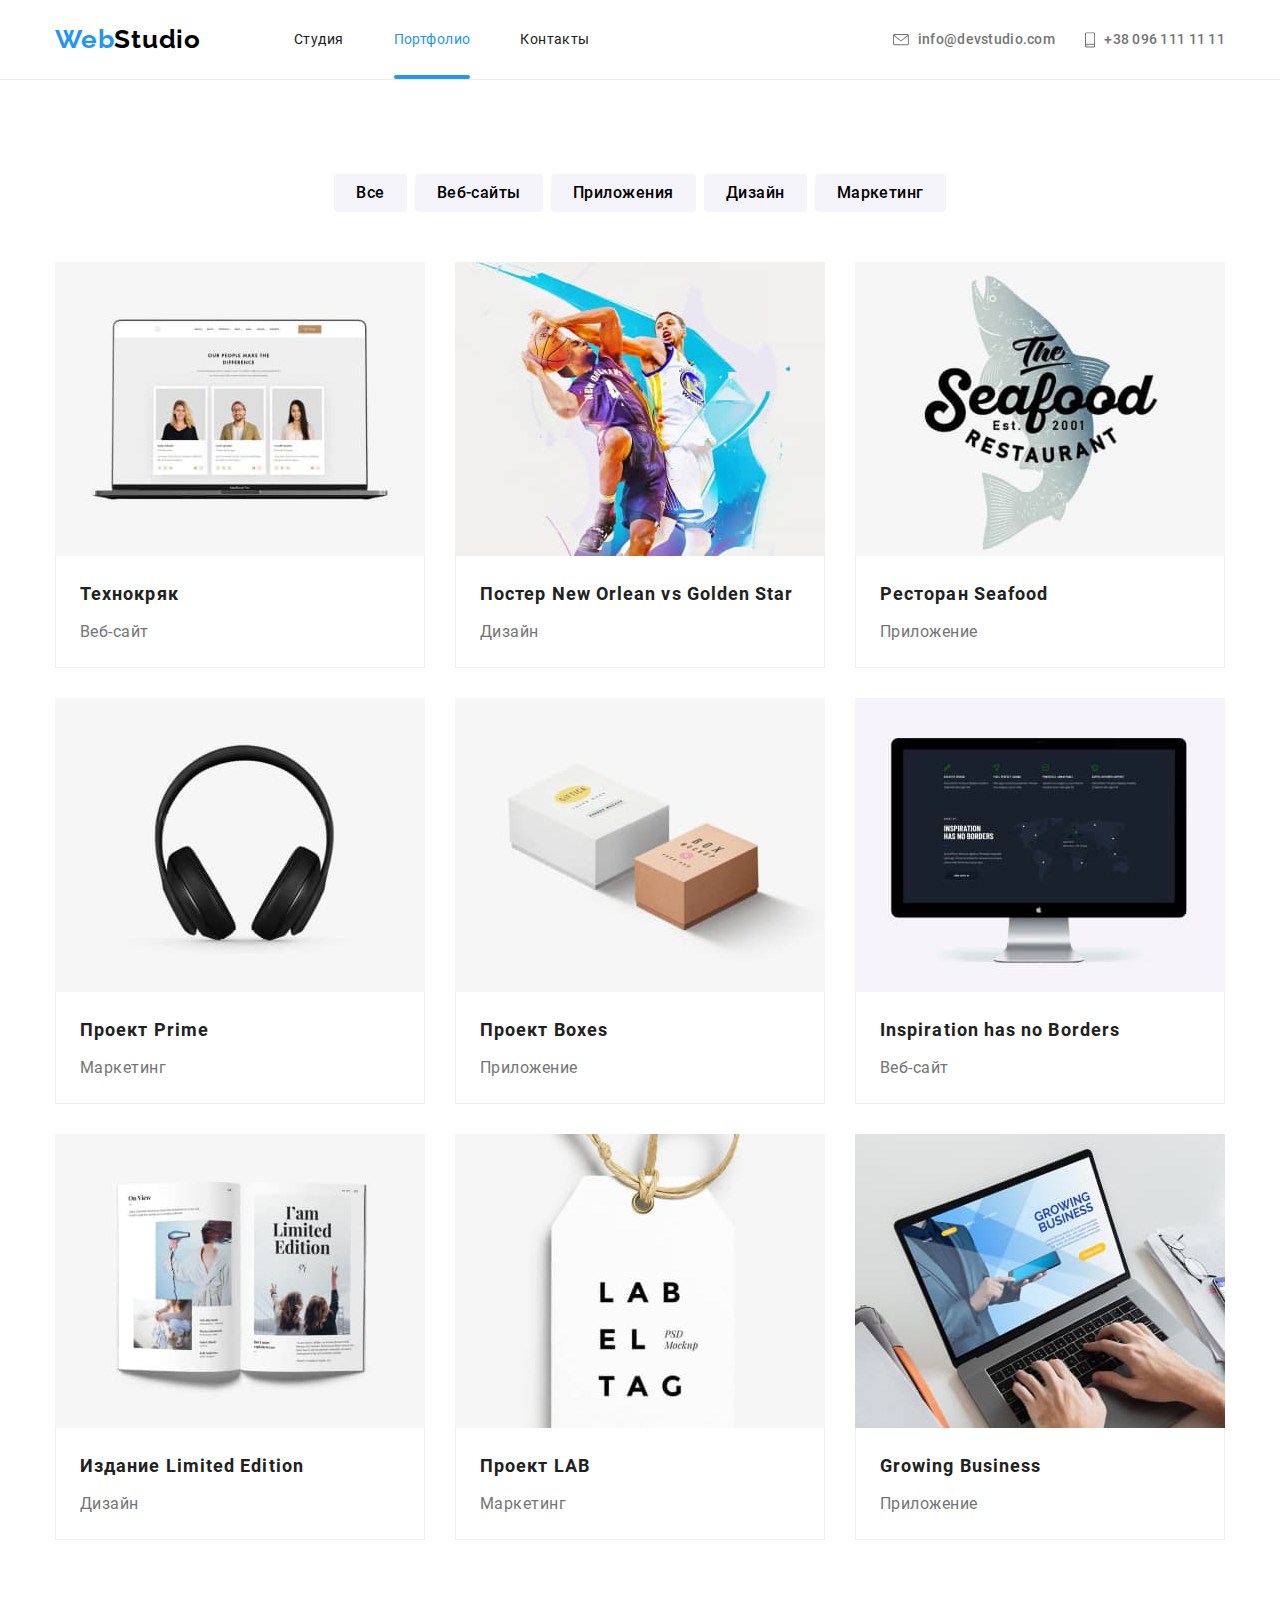
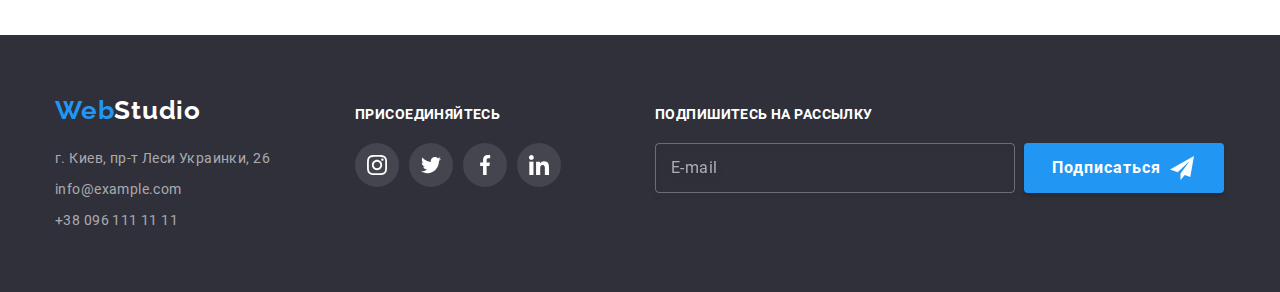
==== commit 6d35012b: "hw08" ====
--- a/portfolio.html
+++ b/portfolio.html
@@ -11,7 +11,7 @@
     <header class="header">
       <div class="container mobile-menu">
         <nav class="navigation">
-          <a href="./" class="logo header-logo"
+          <a href="index.html" class="logo header-logo"
             >Web<span class="logo-black">Studio</span></a
           >
           <button
@@ -66,7 +66,7 @@
 
       <div class="container header-container">
         <nav class="flexbox align-items-center navigation">
-          <a href="./" class="logo header-logo">
+          <a href="index.html" class="logo header-logo">
             Web<span class="logo-black">Studio</span>
           </a>
           <ul class="header-menu">
@@ -555,7 +555,7 @@
     <footer class="footer">
       <div class="container footer-list">
         <div class="footer-info">
-          <a href="./" class="logo footer-logo">
+          <a href="index.html" class="logo footer-logo">
             Web<span class="logo-white">Studio</span>
           </a>
           <address>
--- a/css/portfolio.min.css
+++ b/css/portfolio.min.css
@@ -1,2 +1,2 @@
-@font-face{font-family:"Raleway";font-style:normal;font-weight:700;src:url("../fonts/raleway/raleway-v17-latin_cyrillic-700.woff2") format("woff2"),url("../fonts/raleway/raleway-v17-latin_cyrillic-700.woff") format("woff")}@font-face{font-family:"Roboto";font-style:normal;font-weight:400;src:url("../fonts/roboto/roboto-v20-latin_cyrillic-regular.woff2") format("woff2"),url("../fonts/roboto/roboto-v20-latin_cyrillic-regular.woff") format("woff")}@font-face{font-family:"Roboto";font-style:normal;font-weight:500;src:url("../fonts/roboto/roboto-v20-latin_cyrillic-500.woff2") format("woff2"),url("../fonts/roboto/roboto-v20-latin_cyrillic-500.woff") format("woff")}@font-face{font-family:"Roboto";font-style:normal;font-weight:700;src:url("../fonts/roboto/roboto-v20-latin_cyrillic-700.woff2") format("woff2"),url("../fonts/roboto/roboto-v20-latin_cyrillic-700.woff") format("woff")}@font-face{font-family:"Roboto";font-style:normal;font-weight:900;src:url("../fonts/roboto/roboto-v20-latin_cyrillic-900.woff2") format("woff2"),url("../fonts/roboto/roboto-v20-latin_cyrillic-900.woff") format("woff")}/*! normalize.css v8.0.1 | MIT License | github.com/necolas/normalize.css */html{line-height:1.15;-webkit-text-size-adjust:100%}body{margin:0}main{display:block}h1{font-size:2em;margin:0.67em 0}hr{-webkit-box-sizing:content-box;box-sizing:content-box;height:0;overflow:visible}pre{font-family:monospace, monospace;font-size:1em}a{background-color:transparent}abbr[title]{border-bottom:none;text-decoration:underline;-webkit-text-decoration:underline dotted;text-decoration:underline dotted}b,strong{font-weight:bolder}code,kbd,samp{font-family:monospace, monospace;font-size:1em}small{font-size:80%}sub,sup{font-size:75%;line-height:0;position:relative;vertical-align:baseline}sub{bottom:-0.25em}sup{top:-0.5em}img{border-style:none}button,input,optgroup,select,textarea{font-family:inherit;font-size:100%;line-height:1.15;margin:0}button,input{overflow:visible}button,select{text-transform:none}button,[type="button"],[type="reset"],[type="submit"]{-webkit-appearance:button}button::-moz-focus-inner,[type="button"]::-moz-focus-inner,[type="reset"]::-moz-focus-inner,[type="submit"]::-moz-focus-inner{border-style:none;padding:0}button:-moz-focusring,[type="button"]:-moz-focusring,[type="reset"]:-moz-focusring,[type="submit"]:-moz-focusring{outline:1px dotted ButtonText}fieldset{padding:0.35em 0.75em 0.625em}legend{-webkit-box-sizing:border-box;box-sizing:border-box;color:inherit;display:table;max-width:100%;padding:0;white-space:normal}progress{vertical-align:baseline}textarea{overflow:auto}[type="checkbox"],[type="radio"]{-webkit-box-sizing:border-box;box-sizing:border-box;padding:0}[type="number"]::-webkit-inner-spin-button,[type="number"]::-webkit-outer-spin-button{height:auto}[type="search"]{-webkit-appearance:textfield;outline-offset:-2px}[type="search"]::-webkit-search-decoration{-webkit-appearance:none}::-webkit-file-upload-button{-webkit-appearance:button;font:inherit}details{display:block}summary{display:list-item}template{display:none}[hidden]{display:none}*,*::before,*::after{-webkit-box-sizing:border-box;box-sizing:border-box}h1,h2,h3,h4,p{margin:0;padding:0}img{display:block;width:100%;height:auto}a{display:inline-block;text-decoration:none;color:inherit;outline-color:#2196F3}button{background-color:transparent;border:none;outline:none}ul{list-style:none;margin:0;padding:0}input:focus,textarea:focus{outline:transparent}body{font-family:"Roboto",sans-serif;font-style:normal;font-weight:400;font-size:14px;line-height:1.7142857;letter-spacing:0.03em;color:#757575;background-color:#fff}.container{width:100%;padding-left:15px;padding-right:15px;margin-left:auto;margin-right:auto}@media all and (min-width: 480px){.container{width:480px}}@media all and (min-width: 768px){.container{width:768px}}.section{padding-top:60px;padding-bottom:60px}.visually-hidden{position:absolute;white-space:nowrap;width:1px;height:1px;overflow:hidden;border:0;padding:0;clip:rect(0, 0, 0, 0);-webkit-clip-path:inset(50% 50% 50% 50%);clip-path:inset(50% 50% 50% 50%);margin:-1px}.main-title{font-size:26px;line-height:1.615;font-weight:900;letter-spacing:0.06em;text-align:center;text-transform:uppercase;color:#fff}.section-title{font-size:28px;line-height:1.178;letter-spacing:0.03em;text-align:center;color:#212121;margin-bottom:32px}.item-title{font-size:14px;line-height:1.14;text-transform:uppercase;margin-bottom:12px}.contact-link:hover,.contact-link:focus{color:#2196F3}.flexbox{display:-webkit-box;display:-ms-flexbox;display:flex}.justify-content-space-between{-webkit-box-pack:justify;-ms-flex-pack:justify;justify-content:space-between}.justify-content-center{-webkit-box-pack:center;-ms-flex-pack:center;justify-content:center}.align-items-center{-webkit-box-align:center;-ms-flex-align:center;align-items:center}.align-items-baseline{-webkit-box-align:baseline;-ms-flex-align:baseline;align-items:baseline}.flex-wrap-wrap{-ms-flex-wrap:wrap;flex-wrap:wrap}.two-columns{width:calc((100% - 30px * 5) / 6)}.three-columns{width:calc((100% - 30px * 3) / 4)}.four-columns{width:calc((100% - 30px * 2) / 3)}.six-columns{width:calc((100% - 30px) / 2)}.btn{display:-webkit-inline-box;display:-ms-inline-flexbox;display:inline-flex;-webkit-box-align:center;-ms-flex-align:center;align-items:center;border-radius:4px;min-width:200px;font-size:16px;line-height:1.875;font-weight:700;letter-spacing:0.06em;color:#fff;-webkit-transition:all 250ms cubic-bezier(0.4, 0, 0.2, 1);transition:all 250ms cubic-bezier(0.4, 0, 0.2, 1)}.primary-btn{padding:10px 28px;background:#2196F3;-webkit-box-shadow:0px 4px 4px rgba(0,0,0,0.15);box-shadow:0px 4px 4px rgba(0,0,0,0.15)}.primary-btn:hover,.primary-btn:focus{color:#2196F3;background:#fff}.select-button{font-size:16px;line-height:1.625;font-weight:500;letter-spacing:0.03em;background:#F5F4FA;border-radius:4px;padding:6px 22px}.select-button:hover,.select-button:focus{color:#fff;background:#2196F3;-webkit-box-shadow:0px 4px 4px rgba(0,0,0,0.15);box-shadow:0px 4px 4px rgba(0,0,0,0.15)}.logo{font-family:"Raleway",sans-serif;font-size:24px;line-height:1.166;font-weight:700;font-style:normal;letter-spacing:0.03em;color:#2196F3}.logo-black{color:#000000}.logo-white{color:#fff}.social-link-item:not(:last-child){margin-right:10px}.social-link-link{display:-webkit-inline-box;display:-ms-inline-flexbox;display:inline-flex;-webkit-box-pack:center;-ms-flex-pack:center;justify-content:center;-webkit-box-align:center;-ms-flex-align:center;align-items:center;width:44px;height:44px;border-radius:50%;background-color:#fff;-webkit-transition:background-color 250ms cubic-bezier(0.4, 0, 0.2, 1);transition:background-color 250ms cubic-bezier(0.4, 0, 0.2, 1)}.social-link-link svg{fill:#afb1b8;-webkit-transition:fill 250ms cubic-bezier(0.4, 0, 0.2, 1);transition:fill 250ms cubic-bezier(0.4, 0, 0.2, 1)}.social-link-link.footer-link{background-color:rgba(255,255,255,0.1)}.social-link-link.footer-link svg{fill:#fff}.social-link-link:hover,.social-link-link:focus{background-color:#2196F3}.social-link-link:hover svg,.social-link-link:focus svg{fill:#fff}.header{position:relative;padding:15px 0;border-bottom:1px solid #ececec}@media screen and (min-width: 768px){.header{padding:20px 0}}.header-container{display:-webkit-box;display:-ms-flexbox;display:flex}@media screen and (max-width: 767px){.header-container{display:none}}@media screen and (min-width: 768px){.header-menu{display:-webkit-box;display:-ms-flexbox;display:flex;margin-left:88px}}@media screen and (min-width: 768px){.header-menu-item:not(:last-child){margin-right:50px}}.header-menu-link{position:relative;color:#212121;-webkit-transition:color 250ms cubic-bezier(0.4, 0, 0.2, 1);transition:color 250ms cubic-bezier(0.4, 0, 0.2, 1)}.header-menu-link::after{content:"";display:block;width:100%;height:4px;bottom:-10px;border-radius:2px;background-color:transparent;-webkit-transition:all 250ms cubic-bezier(0.4, 0, 0.2, 1);transition:all 250ms cubic-bezier(0.4, 0, 0.2, 1)}@media screen and (min-width: 768px){.header-menu-link::after{position:absolute}}.header-menu-link.active,.header-menu-link:hover,.header-menu-link:focus{color:#2196F3}.header-menu-link.active::after,.header-menu-link.active::after,.header-menu-link.active::after,.header-menu-link:hover::after,.header-menu-link:hover::after,.header-menu-link:hover::after,.header-menu-link:focus::after,.header-menu-link:focus::after,.header-menu-link:focus::after{margin-top:8px;bottom:-12px;background-color:#2196F3}@media screen and (min-width: 768px){.header-menu-link.active::after,.header-menu-link.active::after,.header-menu-link.active::after,.header-menu-link:hover::after,.header-menu-link:hover::after,.header-menu-link:hover::after,.header-menu-link:focus::after,.header-menu-link:focus::after,.header-menu-link:focus::after{margin-top:0;bottom:-29px}}.header-contact-list{font-size:12px;line-height:14px;font-weight:500;letter-spacing:0.02em;margin-left:auto}.header-contact-item:not(:last-child){margin-bottom:15px}@media screen and (min-width: 768px){.header-contact-item:not(:last-child){margin-bottom:10px}}.header-contact-link{-webkit-transition:color 250ms cubic-bezier(0.4, 0, 0.2, 1);transition:color 250ms cubic-bezier(0.4, 0, 0.2, 1)}.header-contact-link svg{display:inline-block;vertical-align:middle;margin-right:6px;fill:currentColor}.mobile-menu{font-size:18px;line-height:1.16667;font-weight:500;letter-spacing:0.02em}@media screen and (min-width: 768px){.mobile-menu{display:none}}.mobile-menu .mobile-menu-container{position:absolute;top:100%;left:0;width:100%;pointer-events:none;visibility:hidden;opacity:0;background-color:#fff;padding:60px;text-align:center;z-index:1;border-top:1px solid #ececec;-webkit-transition:opacity,visibility 250ms,250ms cubic-bezier(0.4, 0, 0.2, 1);transition:opacity,visibility 250ms,250ms cubic-bezier(0.4, 0, 0.2, 1)}.mobile-menu .mobile-menu-container.is-open{pointer-events:all;visibility:visible;opacity:1}.mobile-menu .navigation{display:-webkit-box;display:-ms-flexbox;display:flex}.mobile-menu .menu-button{display:-webkit-box;display:-ms-flexbox;display:flex;-webkit-box-align:center;-ms-flex-align:center;align-items:center;-webkit-box-pack:center;-ms-flex-pack:center;justify-content:center;width:34px;height:16px;margin-left:auto;padding:0;border:none;background-color:transparent}.mobile-menu .menu-button.is-open .bar{background:rgba(255,255,255,0)}.mobile-menu .menu-button.is-open .bar:after{top:0;-webkit-transform:rotate(45deg);transform:rotate(45deg);-webkit-transition:top 300ms cubic-bezier(0.23, 1, 0.32, 1),-webkit-transform 300ms 300ms cubic-bezier(0.23, 1, 0.32, 1);transition:top 300ms cubic-bezier(0.23, 1, 0.32, 1),-webkit-transform 300ms 300ms cubic-bezier(0.23, 1, 0.32, 1);transition:top 300ms cubic-bezier(0.23, 1, 0.32, 1),transform 300ms 300ms cubic-bezier(0.23, 1, 0.32, 1);transition:top 300ms cubic-bezier(0.23, 1, 0.32, 1),transform 300ms 300ms cubic-bezier(0.23, 1, 0.32, 1),-webkit-transform 300ms 300ms cubic-bezier(0.23, 1, 0.32, 1)}.mobile-menu .menu-button.is-open .bar:before{bottom:0;-webkit-transform:rotate(-45deg);transform:rotate(-45deg);-webkit-transition:bottom 300ms cubic-bezier(0.23, 1, 0.32, 1),-webkit-transform 300ms 300ms cubic-bezier(0.23, 1, 0.32, 1);transition:bottom 300ms cubic-bezier(0.23, 1, 0.32, 1),-webkit-transform 300ms 300ms cubic-bezier(0.23, 1, 0.32, 1);transition:bottom 300ms cubic-bezier(0.23, 1, 0.32, 1),transform 300ms 300ms cubic-bezier(0.23, 1, 0.32, 1);transition:bottom 300ms cubic-bezier(0.23, 1, 0.32, 1),transform 300ms 300ms cubic-bezier(0.23, 1, 0.32, 1),-webkit-transform 300ms 300ms cubic-bezier(0.23, 1, 0.32, 1)}.mobile-menu .bar,.mobile-menu .bar:after,.mobile-menu .bar:before{width:24px;height:2.65px}.mobile-menu .bar{display:block;position:relative;-webkit-transform:translateY(7px);transform:translateY(7px);background:#212121;-webkit-transition:all 0ms 300ms;transition:all 0ms 300ms}.mobile-menu .bar:before{content:"";position:absolute;left:0;bottom:7px;background:#212121;-webkit-transition:bottom 300ms 300ms cubic-bezier(0.23, 1, 0.32, 1),-webkit-transform 300ms cubic-bezier(0.23, 1, 0.32, 1);transition:bottom 300ms 300ms cubic-bezier(0.23, 1, 0.32, 1),-webkit-transform 300ms cubic-bezier(0.23, 1, 0.32, 1);transition:bottom 300ms 300ms cubic-bezier(0.23, 1, 0.32, 1),transform 300ms cubic-bezier(0.23, 1, 0.32, 1);transition:bottom 300ms 300ms cubic-bezier(0.23, 1, 0.32, 1),transform 300ms cubic-bezier(0.23, 1, 0.32, 1),-webkit-transform 300ms cubic-bezier(0.23, 1, 0.32, 1)}.mobile-menu .bar:after{content:"";position:absolute;left:0;top:7px;background:#212121;-webkit-transition:top 300ms 300ms cubic-bezier(0.23, 1, 0.32, 1),-webkit-transform 300ms cubic-bezier(0.23, 1, 0.32, 1);transition:top 300ms 300ms cubic-bezier(0.23, 1, 0.32, 1),-webkit-transform 300ms cubic-bezier(0.23, 1, 0.32, 1);transition:top 300ms 300ms cubic-bezier(0.23, 1, 0.32, 1),transform 300ms cubic-bezier(0.23, 1, 0.32, 1);transition:top 300ms 300ms cubic-bezier(0.23, 1, 0.32, 1),transform 300ms cubic-bezier(0.23, 1, 0.32, 1),-webkit-transform 300ms cubic-bezier(0.23, 1, 0.32, 1)}.mobile-menu .header-menu{margin-bottom:57px}.mobile-menu .header-menu-item:not(:last-child){margin-bottom:40px}.portfolio .selection-buttons-list{display:-webkit-box;display:-ms-flexbox;display:flex;-ms-flex-wrap:wrap;flex-wrap:wrap;margin-bottom:40px}@media screen and (min-width: 768px){.portfolio .selection-buttons-list{-webkit-box-pack:center;-ms-flex-pack:center;justify-content:center;margin-bottom:30px}}@media screen and (max-width: 767px){.portfolio .selection-buttons-item:nth-child(-n+3){margin-bottom:15px}.portfolio .selection-buttons-item:not(:last-child){margin-right:8px}}@media screen and (min-width: 768px){.portfolio .selection-buttons-item{margin-bottom:0}.portfolio .selection-buttons-item:not(:last-child){margin-right:8px}}@media screen and (min-width: 768px){.portfolio-list{display:-webkit-box;display:-ms-flexbox;display:flex;-ms-flex-wrap:wrap;flex-wrap:wrap}}.portfolio-item{background-color:#fff}@media screen and (max-width: 767px){.portfolio-item:not(:nth-last-child(-n+1)){margin-bottom:30px}}@media screen and (min-width: 768px){.portfolio-item{width:calc((100% - 30px) / 2)}.portfolio-item:not(:nth-child(2n)){margin-right:30px}.portfolio-item:not(:nth-last-child(-n+2)){margin-bottom:30px}}.portfolio-item:hover,.portfolio-item:focus{-webkit-box-shadow:0px 1px 1px rgba(0,0,0,0.12),0px 4px 4px rgba(0,0,0,0.06),1px 4px 6px rgba(0,0,0,0.16);box-shadow:0px 1px 1px rgba(0,0,0,0.12),0px 4px 4px rgba(0,0,0,0.06),1px 4px 6px rgba(0,0,0,0.16)}.portfolio-item .description{padding:20px 24px;border-right:1px solid #eeeeee;border-bottom:1px solid #eeeeee;border-left:1px solid #eeeeee}.portfolio-item:hover .portfolio-overlay,.portfolio-item:focus .portfolio-overlay{-webkit-transform:translateY(0);transform:translateY(0)}.portfolio-name{font-weight:bold;font-size:18px;line-height:2;letter-spacing:0.06em;color:#212121;margin-bottom:5px}.portfolio-type{font-size:16px;line-height:1.875;letter-spacing:0.03em;color:#757575}.portfolio-preview{position:relative;overflow:hidden}.portfolio-overlay{position:absolute;top:0;bottom:0;left:0;right:0;padding:63px 24px;color:#fff;background:rgba(33,150,243,0.9);-webkit-transform:translateY(100%);transform:translateY(100%);-webkit-transition:-webkit-transform 250ms cubic-bezier(0.4, 0, 0.2, 1);transition:-webkit-transform 250ms cubic-bezier(0.4, 0, 0.2, 1);transition:transform 250ms cubic-bezier(0.4, 0, 0.2, 1);transition:transform 250ms cubic-bezier(0.4, 0, 0.2, 1), -webkit-transform 250ms cubic-bezier(0.4, 0, 0.2, 1)}.portfolio-overlay p{font-size:18px;line-height:1.55555556;letter-spacing:0.03em}.footer{padding-top:60px;padding-bottom:60px;color:#fff;background:#2f303a}.footer-list{-webkit-box-align:baseline;-ms-flex-align:baseline;align-items:baseline;text-align:center}@media screen and (min-width: 768px){.footer-list{display:-webkit-box;display:-ms-flexbox;display:flex;-ms-flex-wrap:wrap;flex-wrap:wrap;-webkit-box-pack:center;-ms-flex-pack:center;justify-content:center}.footer-list .footer-info,.footer-list .footer-join-in{width:calc((100% - 30px) / 2)}.footer-list .footer-subscribe{width:61%}}.footer-info{margin-bottom:56px}@media screen and (min-width: 768px){.footer-info{margin-right:30px}}.footer .logo{margin-bottom:20px}.footer-contact{font-style:normal}.footer-contact-item:not(:last-child){margin-bottom:7px}.footer-contact-link{color:rgba(255,255,255,0.6)}.footer .item-title{color:#fff}.footer-join-in{margin-bottom:62px}.footer-join-in .social-link-list{display:-webkit-box;display:-ms-flexbox;display:flex;-webkit-box-pack:center;-ms-flex-pack:center;justify-content:center}.footer-join-in .item-title,.footer-subscribe .item-title{margin-bottom:20px}.subscribe-email{width:100%;height:50px;background-color:transparent;border:1px solid rgba(255,255,255,0.3);-webkit-filter:drop-shadow(0px 4px 4px rgba(0,0,0,0.15));filter:drop-shadow(0px 4px 4px rgba(0,0,0,0.15));border-radius:4px;padding:0 15px;color:#fff;letter-spacing:0.03em;margin-bottom:20px}.subscribe-email:focus{border-color:#2196F3}.subscribe-email::-webkit-input-placeholder{font-size:16px;line-height:1.25;color:rgba(255,255,255,0.6)}.subscribe-email:-ms-input-placeholder{font-size:16px;line-height:1.25;color:rgba(255,255,255,0.6)}.subscribe-email::-ms-input-placeholder{font-size:16px;line-height:1.25;color:rgba(255,255,255,0.6)}.subscribe-email::placeholder{font-size:16px;line-height:1.25;color:rgba(255,255,255,0.6)}.subscribe-button{display:-webkit-inline-box;display:-ms-inline-flexbox;display:inline-flex;-webkit-box-align:center;-ms-flex-align:center;align-items:center}.subscribe-button svg{fill:currentColor;margin-left:9px}
+@font-face{font-family:"Raleway";font-style:normal;font-weight:700;src:url("../fonts/raleway/raleway-v17-latin_cyrillic-700.woff2") format("woff2"),url("../fonts/raleway/raleway-v17-latin_cyrillic-700.woff") format("woff")}@font-face{font-family:"Roboto";font-style:normal;font-weight:400;src:url("../fonts/roboto/roboto-v20-latin_cyrillic-regular.woff2") format("woff2"),url("../fonts/roboto/roboto-v20-latin_cyrillic-regular.woff") format("woff")}@font-face{font-family:"Roboto";font-style:normal;font-weight:500;src:url("../fonts/roboto/roboto-v20-latin_cyrillic-500.woff2") format("woff2"),url("../fonts/roboto/roboto-v20-latin_cyrillic-500.woff") format("woff")}@font-face{font-family:"Roboto";font-style:normal;font-weight:700;src:url("../fonts/roboto/roboto-v20-latin_cyrillic-700.woff2") format("woff2"),url("../fonts/roboto/roboto-v20-latin_cyrillic-700.woff") format("woff")}@font-face{font-family:"Roboto";font-style:normal;font-weight:900;src:url("../fonts/roboto/roboto-v20-latin_cyrillic-900.woff2") format("woff2"),url("../fonts/roboto/roboto-v20-latin_cyrillic-900.woff") format("woff")}/*! normalize.css v8.0.1 | MIT License | github.com/necolas/normalize.css */html{line-height:1.15;-webkit-text-size-adjust:100%}body{margin:0}main{display:block}h1{font-size:2em;margin:0.67em 0}hr{-webkit-box-sizing:content-box;box-sizing:content-box;height:0;overflow:visible}pre{font-family:monospace, monospace;font-size:1em}a{background-color:transparent}abbr[title]{border-bottom:none;text-decoration:underline;-webkit-text-decoration:underline dotted;text-decoration:underline dotted}b,strong{font-weight:bolder}code,kbd,samp{font-family:monospace, monospace;font-size:1em}small{font-size:80%}sub,sup{font-size:75%;line-height:0;position:relative;vertical-align:baseline}sub{bottom:-0.25em}sup{top:-0.5em}img{border-style:none}button,input,optgroup,select,textarea{font-family:inherit;font-size:100%;line-height:1.15;margin:0}button,input{overflow:visible}button,select{text-transform:none}button,[type="button"],[type="reset"],[type="submit"]{-webkit-appearance:button}button::-moz-focus-inner,[type="button"]::-moz-focus-inner,[type="reset"]::-moz-focus-inner,[type="submit"]::-moz-focus-inner{border-style:none;padding:0}button:-moz-focusring,[type="button"]:-moz-focusring,[type="reset"]:-moz-focusring,[type="submit"]:-moz-focusring{outline:1px dotted ButtonText}fieldset{padding:0.35em 0.75em 0.625em}legend{-webkit-box-sizing:border-box;box-sizing:border-box;color:inherit;display:table;max-width:100%;padding:0;white-space:normal}progress{vertical-align:baseline}textarea{overflow:auto}[type="checkbox"],[type="radio"]{-webkit-box-sizing:border-box;box-sizing:border-box;padding:0}[type="number"]::-webkit-inner-spin-button,[type="number"]::-webkit-outer-spin-button{height:auto}[type="search"]{-webkit-appearance:textfield;outline-offset:-2px}[type="search"]::-webkit-search-decoration{-webkit-appearance:none}::-webkit-file-upload-button{-webkit-appearance:button;font:inherit}details{display:block}summary{display:list-item}template{display:none}[hidden]{display:none}*,*::before,*::after{-webkit-box-sizing:border-box;box-sizing:border-box}h1,h2,h3,h4,p{margin:0;padding:0}img{display:block;width:100%;height:auto}a{display:inline-block;text-decoration:none;color:inherit;outline-color:#2196F3}button{background-color:transparent;border:none;outline:none}ul{list-style:none;margin:0;padding:0}input:focus,textarea:focus{outline:transparent}body{font-family:"Roboto",sans-serif;font-style:normal;font-weight:400;font-size:14px;line-height:1.7142857;letter-spacing:0.03em;color:#757575;background-color:#fff}main{padding-top:56px}@media all and (min-width: 768px){main{padding-top:79px}}.container{width:100%;padding-left:15px;padding-right:15px;margin-left:auto;margin-right:auto}@media all and (min-width: 480px){.container{width:480px}}@media all and (min-width: 768px){.container{width:768px}}@media all and (min-width: 1200px){.container{width:1200px}}.section{padding-top:60px;padding-bottom:60px}@media all and (min-width: 1200px){.section{padding-top:95px;padding-bottom:95px}}.visually-hidden{position:absolute;white-space:nowrap;width:1px;height:1px;overflow:hidden;border:0;padding:0;clip:rect(0, 0, 0, 0);-webkit-clip-path:inset(50% 50% 50% 50%);clip-path:inset(50% 50% 50% 50%);margin:-1px}.main-title{font-size:26px;line-height:1.615;font-weight:900;letter-spacing:0.06em;text-align:center;text-transform:uppercase;color:#fff}@media screen and (min-width: 1200px){.main-title{font-size:44px;line-height:1.364}}.section-title{font-size:28px;line-height:1.178;letter-spacing:0.03em;text-align:center;color:#212121;margin-bottom:32px}@media screen and (min-width: 1200px){.section-title{font-size:36px;line-height:1.17;margin-bottom:50px}}.item-title{font-size:14px;line-height:1.14;text-transform:uppercase;margin-bottom:12px}.contact-link:hover,.contact-link:focus{color:#2196F3}.flexbox{display:-webkit-box;display:-ms-flexbox;display:flex}.justify-content-space-between{-webkit-box-pack:justify;-ms-flex-pack:justify;justify-content:space-between}.justify-content-center{-webkit-box-pack:center;-ms-flex-pack:center;justify-content:center}.align-items-center{-webkit-box-align:center;-ms-flex-align:center;align-items:center}.align-items-baseline{-webkit-box-align:baseline;-ms-flex-align:baseline;align-items:baseline}.flex-wrap-wrap{-ms-flex-wrap:wrap;flex-wrap:wrap}.two-columns{width:calc((100% - 30px * 5) / 6)}.three-columns{width:calc((100% - 30px * 3) / 4)}.four-columns{width:calc((100% - 30px * 2) / 3)}.six-columns{width:calc((100% - 30px) / 2)}.mobile-menu{font-size:18px;line-height:1.16667;font-weight:500;letter-spacing:0.02em}@media screen and (min-width: 768px){.mobile-menu{display:none}}.mobile-menu-container{position:absolute;top:100%;left:0;width:100%;pointer-events:none;visibility:hidden;opacity:0;background-color:#fff;padding:60px;text-align:center;z-index:1;border-top:1px solid #ececec;-webkit-transition:opacity,visibility 250ms,250ms cubic-bezier(0.4, 0, 0.2, 1);transition:opacity,visibility 250ms,250ms cubic-bezier(0.4, 0, 0.2, 1)}.mobile-menu-container.is-open{pointer-events:all;visibility:visible;opacity:1}.mobile-menu .navigation{display:-webkit-box;display:-ms-flexbox;display:flex}.mobile-menu .menu-button{display:-webkit-box;display:-ms-flexbox;display:flex;-webkit-box-align:center;-ms-flex-align:center;align-items:center;-webkit-box-pack:center;-ms-flex-pack:center;justify-content:center;width:34px;height:16px;margin-left:auto;padding:0;border:none;background-color:transparent}.mobile-menu .menu-button.is-open .bar{background:rgba(255,255,255,0)}.mobile-menu .menu-button.is-open .bar:after{top:0;-webkit-transform:rotate(45deg);transform:rotate(45deg);-webkit-transition:top 300ms cubic-bezier(0.23, 1, 0.32, 1),-webkit-transform 300ms 300ms cubic-bezier(0.23, 1, 0.32, 1);transition:top 300ms cubic-bezier(0.23, 1, 0.32, 1),-webkit-transform 300ms 300ms cubic-bezier(0.23, 1, 0.32, 1);transition:top 300ms cubic-bezier(0.23, 1, 0.32, 1),transform 300ms 300ms cubic-bezier(0.23, 1, 0.32, 1);transition:top 300ms cubic-bezier(0.23, 1, 0.32, 1),transform 300ms 300ms cubic-bezier(0.23, 1, 0.32, 1),-webkit-transform 300ms 300ms cubic-bezier(0.23, 1, 0.32, 1)}.mobile-menu .menu-button.is-open .bar:before{bottom:0;-webkit-transform:rotate(-45deg);transform:rotate(-45deg);-webkit-transition:bottom 300ms cubic-bezier(0.23, 1, 0.32, 1),-webkit-transform 300ms 300ms cubic-bezier(0.23, 1, 0.32, 1);transition:bottom 300ms cubic-bezier(0.23, 1, 0.32, 1),-webkit-transform 300ms 300ms cubic-bezier(0.23, 1, 0.32, 1);transition:bottom 300ms cubic-bezier(0.23, 1, 0.32, 1),transform 300ms 300ms cubic-bezier(0.23, 1, 0.32, 1);transition:bottom 300ms cubic-bezier(0.23, 1, 0.32, 1),transform 300ms 300ms cubic-bezier(0.23, 1, 0.32, 1),-webkit-transform 300ms 300ms cubic-bezier(0.23, 1, 0.32, 1)}.mobile-menu .bar,.mobile-menu .bar:after,.mobile-menu .bar:before{width:24px;height:2.65px}.mobile-menu .bar{display:block;position:relative;-webkit-transform:translateY(7px);transform:translateY(7px);background:#212121;-webkit-transition:all 0ms 300ms;transition:all 0ms 300ms}.mobile-menu .bar:before{content:"";position:absolute;left:0;bottom:7px;background:#212121;-webkit-transition:bottom 300ms 300ms cubic-bezier(0.23, 1, 0.32, 1),-webkit-transform 300ms cubic-bezier(0.23, 1, 0.32, 1);transition:bottom 300ms 300ms cubic-bezier(0.23, 1, 0.32, 1),-webkit-transform 300ms cubic-bezier(0.23, 1, 0.32, 1);transition:bottom 300ms 300ms cubic-bezier(0.23, 1, 0.32, 1),transform 300ms cubic-bezier(0.23, 1, 0.32, 1);transition:bottom 300ms 300ms cubic-bezier(0.23, 1, 0.32, 1),transform 300ms cubic-bezier(0.23, 1, 0.32, 1),-webkit-transform 300ms cubic-bezier(0.23, 1, 0.32, 1)}.mobile-menu .bar:after{content:"";position:absolute;left:0;top:7px;background:#212121;-webkit-transition:top 300ms 300ms cubic-bezier(0.23, 1, 0.32, 1),-webkit-transform 300ms cubic-bezier(0.23, 1, 0.32, 1);transition:top 300ms 300ms cubic-bezier(0.23, 1, 0.32, 1),-webkit-transform 300ms cubic-bezier(0.23, 1, 0.32, 1);transition:top 300ms 300ms cubic-bezier(0.23, 1, 0.32, 1),transform 300ms cubic-bezier(0.23, 1, 0.32, 1);transition:top 300ms 300ms cubic-bezier(0.23, 1, 0.32, 1),transform 300ms cubic-bezier(0.23, 1, 0.32, 1),-webkit-transform 300ms cubic-bezier(0.23, 1, 0.32, 1)}.mobile-menu .header-menu{margin-bottom:57px}.mobile-menu .header-menu-item:not(:last-child){margin-bottom:40px}.btn{display:-webkit-inline-box;display:-ms-inline-flexbox;display:inline-flex;-webkit-box-align:center;-ms-flex-align:center;align-items:center;border-radius:4px;min-width:200px;font-size:16px;line-height:1.875;font-weight:700;letter-spacing:0.06em;color:#fff;-webkit-transition:all 250ms cubic-bezier(0.4, 0, 0.2, 1);transition:all 250ms cubic-bezier(0.4, 0, 0.2, 1)}.primary-btn{padding:10px 28px;background:#2196F3;-webkit-box-shadow:0px 4px 4px rgba(0,0,0,0.15);box-shadow:0px 4px 4px rgba(0,0,0,0.15)}.primary-btn:hover,.primary-btn:focus{color:#2196F3;background:#fff}.select-button{font-size:16px;line-height:1.625;font-weight:500;letter-spacing:0.03em;background:#F5F4FA;border-radius:4px;padding:6px 22px}.select-button:hover,.select-button:focus{color:#fff;background:#2196F3;-webkit-box-shadow:0px 4px 4px rgba(0,0,0,0.15);box-shadow:0px 4px 4px rgba(0,0,0,0.15)}.logo{font-family:"Raleway",sans-serif;font-size:24px;line-height:1.166;font-weight:700;font-style:normal;letter-spacing:0.03em;color:#2196F3}@media screen and (min-width: 1200px){.logo{font-size:26px;line-height:1.19}}.logo-black{color:#000000}.logo-white{color:#fff}.social-link-item:not(:last-child){margin-right:10px}.social-link-link{display:-webkit-inline-box;display:-ms-inline-flexbox;display:inline-flex;-webkit-box-pack:center;-ms-flex-pack:center;justify-content:center;-webkit-box-align:center;-ms-flex-align:center;align-items:center;width:44px;height:44px;border-radius:50%;background-color:#fff;-webkit-transition:background-color 250ms cubic-bezier(0.4, 0, 0.2, 1);transition:background-color 250ms cubic-bezier(0.4, 0, 0.2, 1)}.social-link-link svg{fill:#afb1b8;-webkit-transition:fill 250ms cubic-bezier(0.4, 0, 0.2, 1);transition:fill 250ms cubic-bezier(0.4, 0, 0.2, 1)}.social-link-link.footer-link{background-color:rgba(255,255,255,0.1)}.social-link-link.footer-link svg{fill:#fff}.social-link-link:hover,.social-link-link:focus{background-color:#2196F3}.social-link-link:hover svg,.social-link-link:focus svg{fill:#fff}.header{position:fixed;z-index:1;width:100%;background-color:#fff;padding:15px 0;border-bottom:1px solid #ececec}@media screen and (min-width: 768px){.header{padding:20px 0}}@media screen and (min-width: 1200px){.header{padding:24px 0}}.header-container{display:-webkit-box;display:-ms-flexbox;display:flex}@media screen and (max-width: 767px){.header-container{display:none}}@media screen and (min-width: 1200px){.header-container{-webkit-box-align:center;-ms-flex-align:center;align-items:center}}@media screen and (min-width: 768px){.header-menu{display:-webkit-box;display:-ms-flexbox;display:flex;margin-left:88px}}@media screen and (min-width: 1200px){.header-menu{margin-left:93px}}@media screen and (min-width: 768px){.header-menu-item:not(:last-child){margin-right:50px}}.header-menu-link{position:relative;color:#212121;-webkit-transition:color 250ms cubic-bezier(0.4, 0, 0.2, 1);transition:color 250ms cubic-bezier(0.4, 0, 0.2, 1)}.header-menu-link::after{content:"";display:block;width:100%;height:4px;bottom:-10px;border-radius:2px;background-color:transparent;-webkit-transition:all 250ms cubic-bezier(0.4, 0, 0.2, 1);transition:all 250ms cubic-bezier(0.4, 0, 0.2, 1)}@media screen and (min-width: 768px){.header-menu-link::after{position:absolute}}.header-menu-link.active,.header-menu-link:hover,.header-menu-link:focus{color:#2196F3}.header-menu-link.active::after,.header-menu-link.active::after,.header-menu-link.active::after,.header-menu-link:hover::after,.header-menu-link:hover::after,.header-menu-link:hover::after,.header-menu-link:focus::after,.header-menu-link:focus::after,.header-menu-link:focus::after{margin-top:8px;bottom:-12px;background-color:#2196F3}@media screen and (min-width: 768px){.header-menu-link.active::after,.header-menu-link.active::after,.header-menu-link.active::after,.header-menu-link:hover::after,.header-menu-link:hover::after,.header-menu-link:hover::after,.header-menu-link:focus::after,.header-menu-link:focus::after,.header-menu-link:focus::after{margin-top:0;bottom:-28px}}.header-contact-list{font-size:12px;line-height:1.1666;font-weight:500;letter-spacing:0.02em;margin-left:auto}@media screen and (min-width: 1200px){.header-contact-list{display:-webkit-box;display:-ms-flexbox;display:flex;font-size:14px;line-height:1.1429}}.header-contact-item:not(:last-child){margin-bottom:15px}@media screen and (min-width: 768px){.header-contact-item:not(:last-child){margin-bottom:10px}}@media screen and (min-width: 1200px){.header-contact-item:not(:last-child){margin-bottom:0;margin-right:30px}}.header-contact-link{-webkit-transition:color 250ms cubic-bezier(0.4, 0, 0.2, 1);transition:color 250ms cubic-bezier(0.4, 0, 0.2, 1)}.header-contact-link svg{display:inline-block;vertical-align:middle;margin-right:6px;fill:currentColor}.portfolio .selection-buttons-list{display:-webkit-box;display:-ms-flexbox;display:flex;-ms-flex-wrap:wrap;flex-wrap:wrap;margin-bottom:40px}@media screen and (min-width: 768px){.portfolio .selection-buttons-list{-webkit-box-pack:center;-ms-flex-pack:center;justify-content:center;margin-bottom:30px}}@media screen and (min-width: 1200px){.portfolio .selection-buttons-list{margin-bottom:50px}}@media screen and (max-width: 767px){.portfolio .selection-buttons-item:nth-child(-n+3){margin-bottom:15px}.portfolio .selection-buttons-item:not(:last-child){margin-right:8px}}@media screen and (min-width: 768px){.portfolio .selection-buttons-item{margin-bottom:0}.portfolio .selection-buttons-item:not(:last-child){margin-right:8px}}@media screen and (min-width: 768px){.portfolio-list{display:-webkit-box;display:-ms-flexbox;display:flex;-ms-flex-wrap:wrap;flex-wrap:wrap}}.portfolio-item{background-color:#fff}@media screen and (max-width: 767px){.portfolio-item:not(:nth-last-child(-n+1)){margin-bottom:30px}}@media screen and (min-width: 768px) and (max-width: 1199px){.portfolio-item{width:calc((100% - 30px) / 2)}.portfolio-item:not(:nth-child(2n)){margin-right:30px}.portfolio-item:not(:nth-last-child(-n+2)){margin-bottom:30px}}@media screen and (min-width: 1200px){.portfolio-item{width:calc((100% - 30px * 2) / 3)}.portfolio-item:not(:nth-child(3n)){margin-right:30px}.portfolio-item:not(:nth-last-child(-n+3)){margin-bottom:30px}}.portfolio-item:hover,.portfolio-item:focus{-webkit-box-shadow:0px 1px 1px rgba(0,0,0,0.12),0px 4px 4px rgba(0,0,0,0.06),1px 4px 6px rgba(0,0,0,0.16);box-shadow:0px 1px 1px rgba(0,0,0,0.12),0px 4px 4px rgba(0,0,0,0.06),1px 4px 6px rgba(0,0,0,0.16)}.portfolio-item .description{padding:20px 24px;border-right:1px solid #eeeeee;border-bottom:1px solid #eeeeee;border-left:1px solid #eeeeee}.portfolio-item:hover .portfolio-overlay,.portfolio-item:focus .portfolio-overlay{-webkit-transform:translateY(0);transform:translateY(0)}.portfolio-name{font-weight:bold;font-size:18px;line-height:2;letter-spacing:0.06em;color:#212121;margin-bottom:5px}.portfolio-type{font-size:16px;line-height:1.875;letter-spacing:0.03em;color:#757575}.portfolio-preview{position:relative;overflow:hidden}.portfolio-overlay{position:absolute;top:0;bottom:0;left:0;right:0;padding:63px 24px;color:#fff;background:rgba(33,150,243,0.9);-webkit-transform:translateY(100%);transform:translateY(100%);-webkit-transition:-webkit-transform 250ms cubic-bezier(0.4, 0, 0.2, 1);transition:-webkit-transform 250ms cubic-bezier(0.4, 0, 0.2, 1);transition:transform 250ms cubic-bezier(0.4, 0, 0.2, 1);transition:transform 250ms cubic-bezier(0.4, 0, 0.2, 1), -webkit-transform 250ms cubic-bezier(0.4, 0, 0.2, 1)}.portfolio-overlay p{font-size:18px;line-height:1.55555556;letter-spacing:0.03em}.footer{padding-top:60px;padding-bottom:60px;color:#fff;background:#2f303a}.footer-list{-webkit-box-align:baseline;-ms-flex-align:baseline;align-items:baseline;text-align:center}@media screen and (min-width: 768px){.footer-list{display:-webkit-box;display:-ms-flexbox;display:flex;-ms-flex-wrap:wrap;flex-wrap:wrap;-webkit-box-pack:center;-ms-flex-pack:center;justify-content:center}.footer-list .footer-info,.footer-list .footer-join-in{width:calc((100% - 30px) / 2);margin-bottom:0}.footer-list .footer-subscribe{width:61%}}@media screen and (min-width: 1200px){.footer-list{text-align-last:left}.footer-list .footer-info,.footer-list .footer-join-in{width:calc((100% - 30px * 3) / 4);margin-right:30px}.footer-list .footer-subscribe{width:calc((100% - 30px) / 2)}}.footer-info{margin-bottom:56px}@media screen and (min-width: 768px){.footer-info{margin-right:30px}}.footer .logo{margin-bottom:20px}.footer-contact{font-style:normal}.footer-contact-item:not(:last-child){margin-bottom:7px}.footer-contact-link{color:rgba(255,255,255,0.6)}.footer .item-title{color:#fff}.footer-join-in{margin-bottom:62px}.footer-join-in .social-link-list{display:-webkit-box;display:-ms-flexbox;display:flex;-webkit-box-pack:center;-ms-flex-pack:center;justify-content:center}@media screen and (min-width: 1200px){.footer-join-in .social-link-list{-webkit-box-pack:start;-ms-flex-pack:start;justify-content:start}}.footer-join-in .item-title,.footer-subscribe .item-title{margin-bottom:20px}@media screen and (min-width: 1200px){.subscribe-form{display:-webkit-box;display:-ms-flexbox;display:flex}}.subscribe-email{width:100%;height:50px;background-color:transparent;border:1px solid rgba(255,255,255,0.3);-webkit-filter:drop-shadow(0px 4px 4px rgba(0,0,0,0.15));filter:drop-shadow(0px 4px 4px rgba(0,0,0,0.15));border-radius:4px;padding:0 15px;color:#fff;letter-spacing:0.03em;margin-bottom:20px}@media screen and (min-width: 1200px){.subscribe-email{width:360px;margin-bottom:0}}.subscribe-email:focus{border-color:#2196F3}.subscribe-email::-webkit-input-placeholder{font-size:16px;line-height:1.25;color:rgba(255,255,255,0.6)}.subscribe-email:-ms-input-placeholder{font-size:16px;line-height:1.25;color:rgba(255,255,255,0.6)}.subscribe-email::-ms-input-placeholder{font-size:16px;line-height:1.25;color:rgba(255,255,255,0.6)}.subscribe-email::placeholder{font-size:16px;line-height:1.25;color:rgba(255,255,255,0.6)}.subscribe-button{display:-webkit-inline-box;display:-ms-inline-flexbox;display:inline-flex;-webkit-box-align:center;-ms-flex-align:center;align-items:center}@media screen and (min-width: 1200px){.subscribe-button{margin-left:9px}}.subscribe-button svg{fill:currentColor;margin-left:9px}
 /*# sourceMappingURL=portfolio.min.css.map */